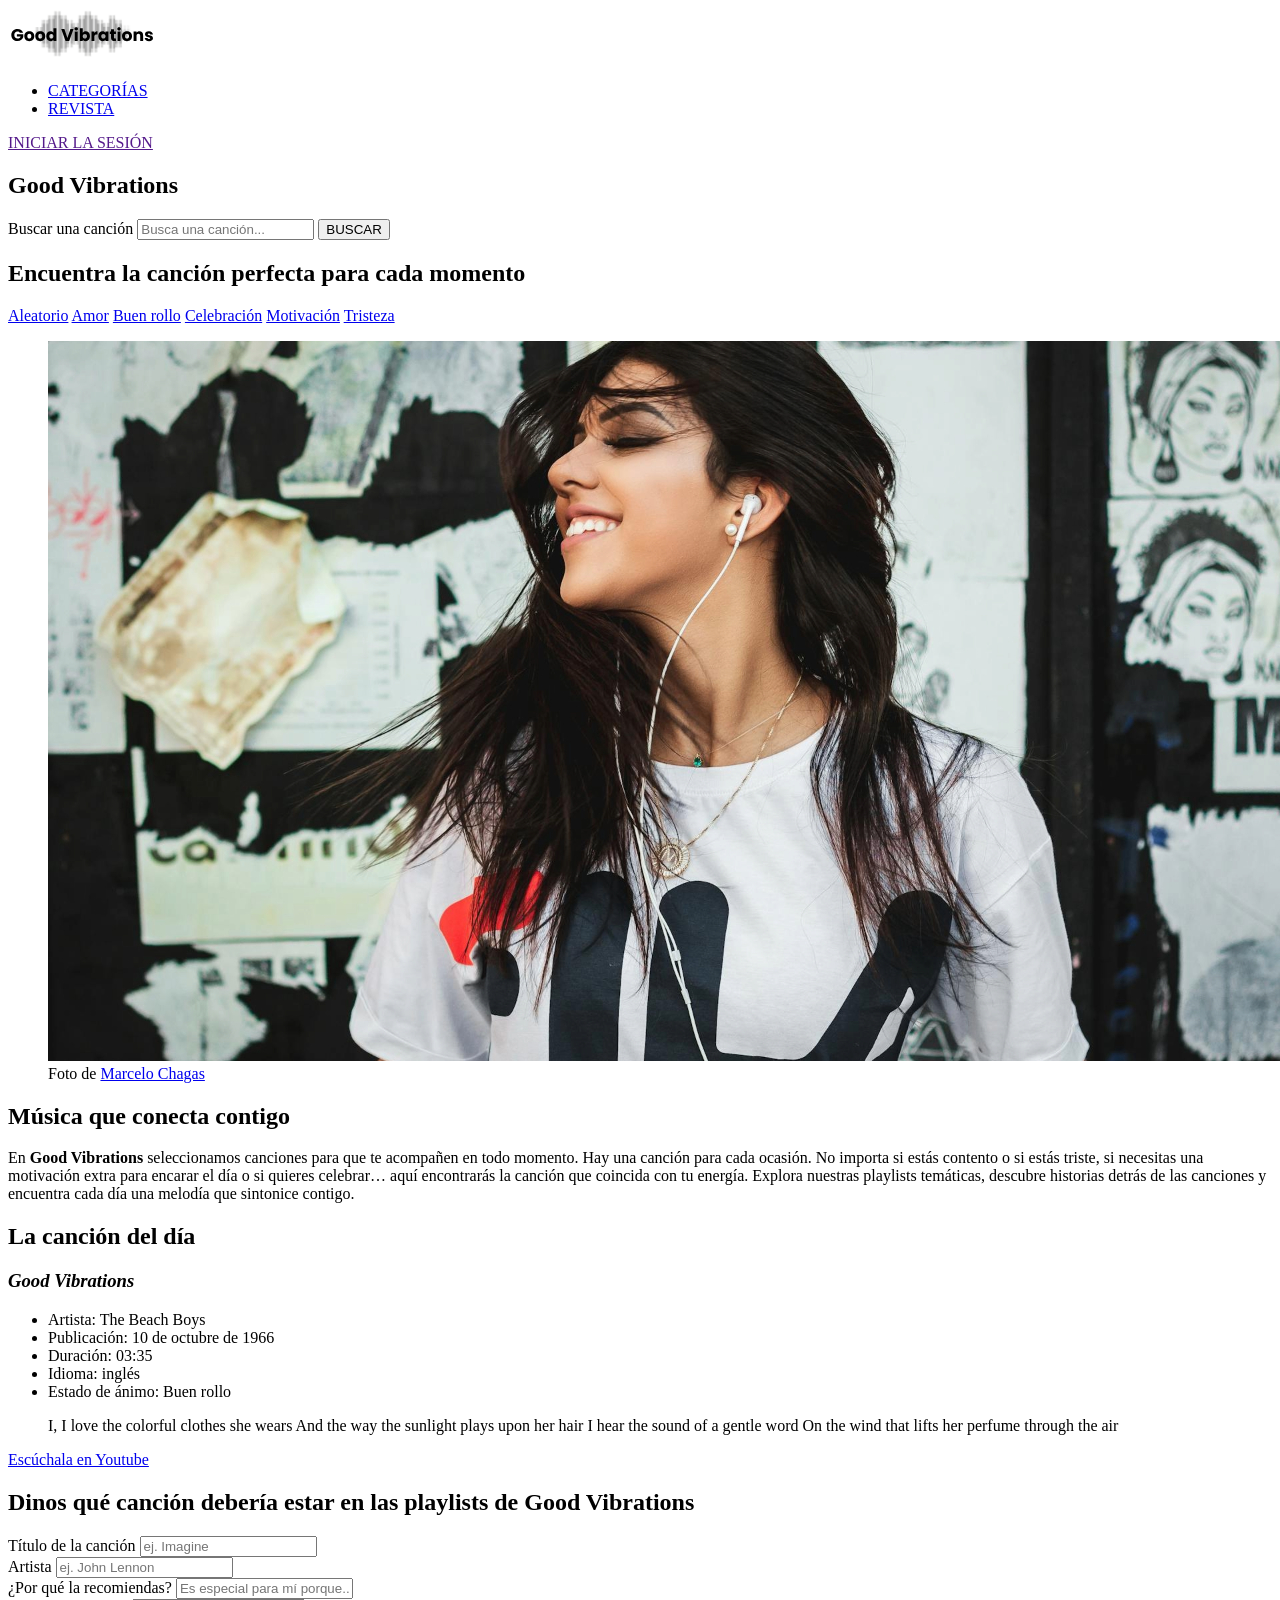
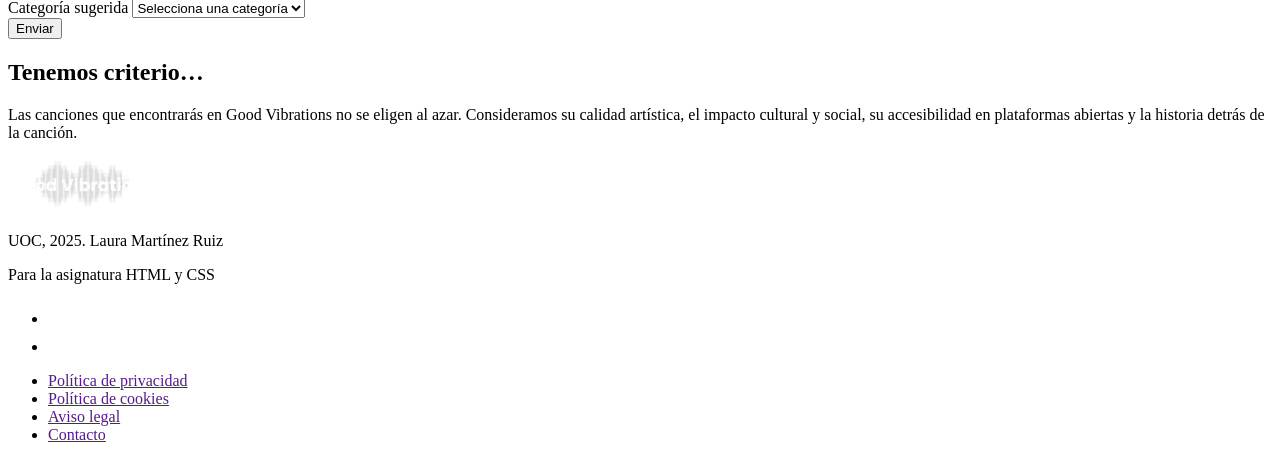
==== index.html @ 0f5716ed "index.html finished con chati. revisar en un futuro con las correcciones de pec1 y 2" ====
<!DOCTYPE html>
<html lang="es-ES">
  <head>
    <meta charset="utf-8">
    <meta name="viewport" content="width=device-width, initial-scale=1.0">
    <link rel="preconnect" href="https://fonts.googleapis.com">
    <link rel="preconnect" href="https://fonts.gstatic.com" crossorigin>
    <link href="https://fonts.googleapis.com/css2?family=Fira+Sans:ital,wght@0,400;0,700;0,900;1,400&family=Poppins:ital,wght@0,400;0,700;1,400;1,700&display=swap" rel="stylesheet">
    <link href="css/styles.css" rel="stylesheet" type="text/css">
    <link rel="icon" href="img/favicon.png" type="image/png">
    <title>Inicio | Good Vibrations</title>
    <meta name="description" content="Se intriduce la página de inicio de Good Vibrations. Es un club de lectores para amantes del cine.">
  </head>

  <body>
  <header>
    <div class="header-main">
      <a href="index.html">
        <img src="img/logo.webp" alt="Good Vibrations Logo">
      </a>
      <nav>
        <ul>
          <li><a href="categorias.html">CATEGORÍAS</a></li>
          <li><a href="revista.html">REVISTA</a></li>
        </ul>
      </nav>
      <a class="login-btn" href="">INICIAR LA SESIÓN</a>
    </div>
  </header>

  <main>
    <section class="hero">
      <h1>Good Vibrations</h1>
      <form class="search-form" action="" method="get">
        <label for="busqueda" class="sr-only">Buscar una canción</label>
        <input type="search" id="busqueda" name="busqueda" placeholder="Busca una canción...">
        <button type="submit">BUSCAR</button>
      </form>
    </section>

    <section class="categorias-inicio">
      <h2>Encuentra la canción perfecta para cada momento</h2>
      <div class="categorias-grid">
        <a href="categorias.html#aleatorio" class="categoria-btn">Aleatorio</a>
        <a href="categorias.html#amor" class="categoria-btn">Amor</a>
        <a href="categorias.html#buen-rollo" class="categoria-btn">Buen rollo</a>
        <a href="categorias.html#celebracion" class="categoria-btn">Celebración</a>
        <a href="categorias.html#motivacion" class="categoria-btn">Motivación</a>
        <a href="categorias.html#tristeza" class="categoria-btn">Tristeza</a>
      </div>
    </section>

    <section class="about">
      <div class="about-img-text">
        <figure>
          <img src="img/about.jpg" alt="Chica escuchando música. Foto de Marcelo Chagas">
          <figcaption>
            Foto de <a href="https://www.pexels.com/es-es/@marcelochagas" target="_blank" rel="noopener">Marcelo Chagas</a>
          </figcaption>
        </figure>
        <div class="about-text">
          <h2>Música que conecta contigo</h2>
          <p>
            En <strong>Good Vibrations</strong> seleccionamos canciones para que te acompañen en todo momento.
            Hay una canción para cada ocasión. No importa si estás contento o si estás triste, si necesitas una motivación
            extra para encarar el día o si quieres celebrar… aquí encontrarás la canción que coincida con tu energía.
            Explora nuestras <span lang="en">playlists</span> temáticas, descubre historias detrás de las canciones y encuentra cada día
            una melodía que sintonice contigo.
          </p>
        </div>
      </div>
    </section>

    <section class="cancion-dia" id="cancion-dia">
      <h2>La canción del día</h2>
      <article class="song-card">
        <h3><em>Good Vibrations</em></h3>
        <ul>
          <li>Artista: The Beach Boys</li>
          <li>Publicación: 10 de octubre de 1966</li>
          <li>Duración: 03:35</li>
          <li>Idioma: inglés</li>
          <li>Estado de ánimo: Buen rollo</li>
        </ul>

        <blockquote>
          <p>
            I, I love the colorful clothes she wears
            And the way the sunlight plays upon her hair
            I hear the sound of a gentle word
            On the wind that lifts her perfume through the air
          </p>
        </blockquote>
        <p>
          <a href="https://www.youtube.com/watch?v=apBWI6xrbLY" target="_blank" rel="noopener">Escúchala en Youtube</a>
        </p>
      </article>
    </section>

    <section class="formulario-recomienda">
      <h2>Dinos qué canción debería estar en las <span lang="en ">playlists</span> de Good Vibrations</h2>
      <form action="" method="post">
        <div>
          <label for="titulo-cancion">Título de la canción</label>
          <input type="text" id="titulo-cancion" name="titulo-cancion" placeholder="ej. Imagine">
        </div>
        <div>
          <label for="artista-cancion">Artista</label>
          <input type="text" id="artista-cancion" name="artista-cancion" placeholder="ej. John Lennon">
        </div>
        <div>
          <label for="razon">¿Por qué la recomiendas?</label>
          <input type="text" id="razon" name="razon" placeholder="Es especial para mí porque...">
        </div>
        <div>
          <label for="categoria-sugerida">Categoría sugerida</label>
          <select id="categoria-sugerida" name="categoria-sugerida">
            <option value="">Selecciona una categoría</option>
            <option value="aleatorio">Aleatorio</option>
            <option value="amor">Amor</option>
            <option value="buen-rollo">Buen rollo</option>
            <option value="celebracion">Celebración</option>
            <option value="motivacion">Motivación</option>
            <option value="tristeza">Tristeza</option>
          </select>
        </div>
        <button type="submit">Enviar</button>
      </form>
    </section>

    <section class="criterio">
      <h2>Tenemos criterio…</h2>
      <p>
        Las canciones que encontrarás en Good Vibrations no se eligen al azar.
        Consideramos su calidad artística, el impacto cultural y social, su
        accesibilidad en plataformas abiertas y la historia detrás de la canción.
      </p>
    </section>
  </main>

  <footer>
    <div class="footer-main">
      <a href="index.html">
        <img src="img/logo-white.webp" alt="Good Vibrations Logo blanco">
      </a>
      <p>UOC, 2025. Laura Martínez Ruiz</p>
      <p>Para la asignatura HTML y CSS</p>
      <nav class="footer-nav">
        <ul>
          <li><a href=""><img src="img/instagram.svg" alt="Instagram"></a></li>
          <li><a href=""><img src="img/youtube.svg" alt="YouTube"></a></li>
        </ul>
        <ul>
          <li><a href="">Política de privacidad</a></li>
          <li><a href="">Política de cookies</a></li>
          <li><a href="">Aviso legal</a></li>
          <li><a href="">Contacto</a></li>
        </ul>
      </nav>
    </div>
  </footer>
</body>
</html>
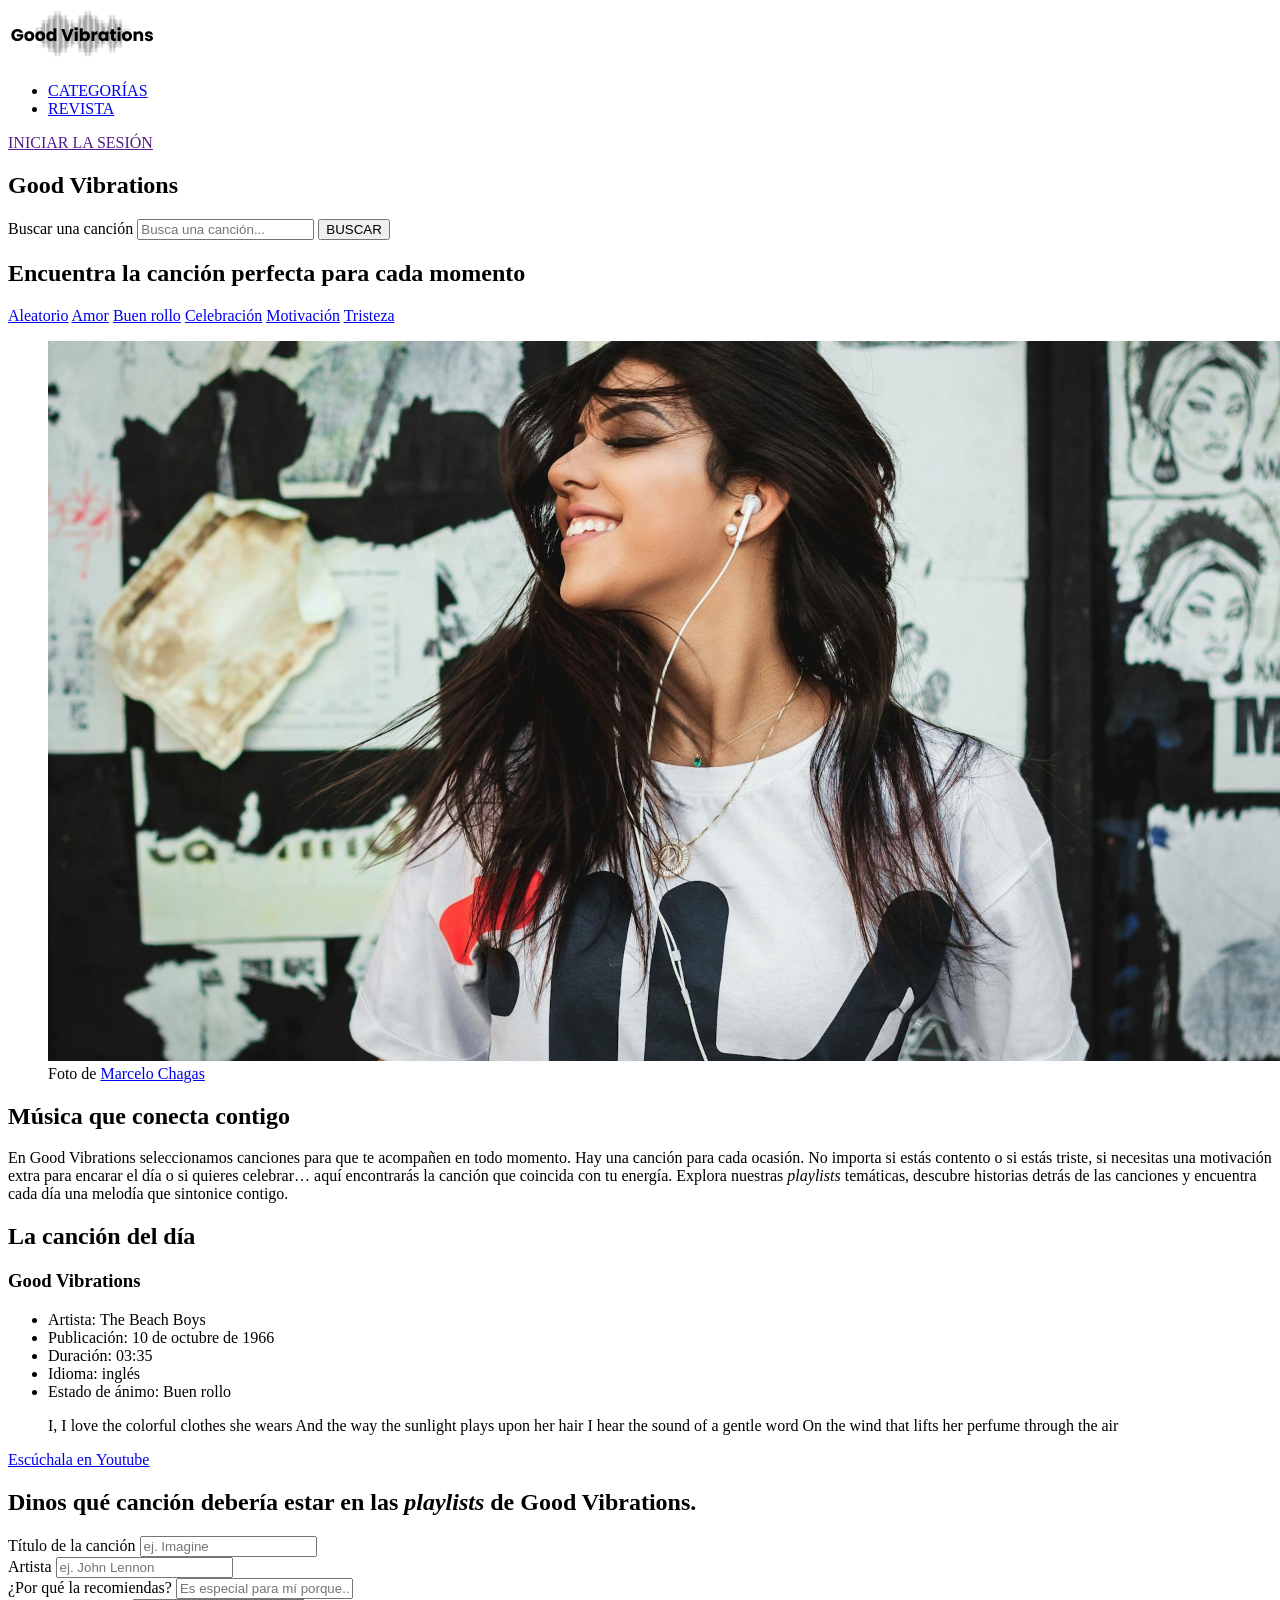
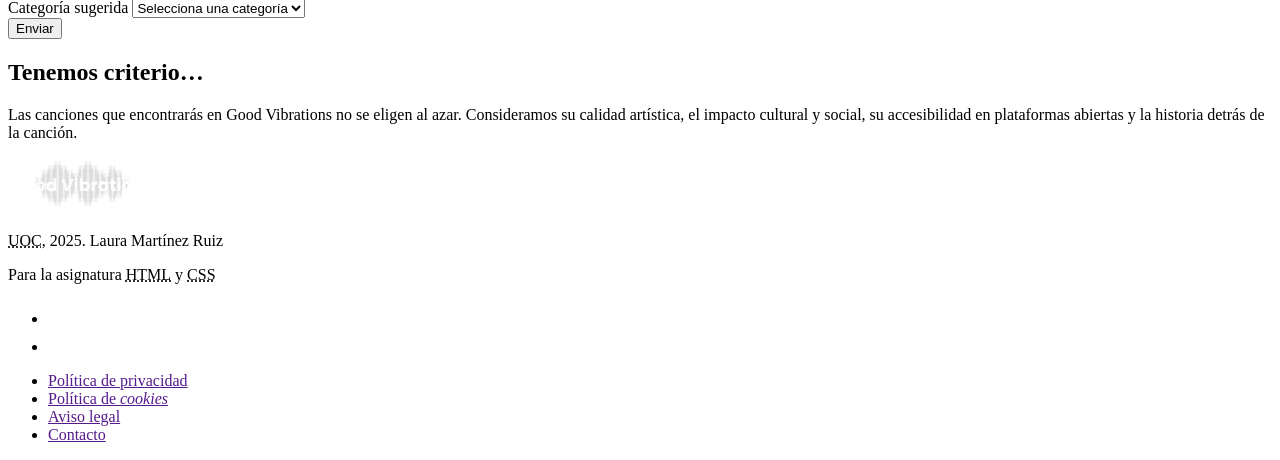
==== commit 6d0b2910: "html todo terminado pasar a css" ====
--- a/index.html
+++ b/index.html
@@ -1,7 +1,7 @@
 <!DOCTYPE html>
-<html lang="es-ES">
+<html lang="es">
   <head>
-    <meta charset="utf-8">
+    <meta charset="UTF-8">
     <meta name="viewport" content="width=device-width, initial-scale=1.0">
     <link rel="preconnect" href="https://fonts.googleapis.com">
     <link rel="preconnect" href="https://fonts.gstatic.com" crossorigin>
@@ -9,155 +9,157 @@
     <link href="css/styles.css" rel="stylesheet" type="text/css">
     <link rel="icon" href="img/favicon.png" type="image/png">
     <title>Inicio | Good Vibrations</title>
-    <meta name="description" content="Se intriduce la página de inicio de Good Vibrations. Es un club de lectores para amantes del cine.">
+    <meta name="description" content="Es la página de entrada del sitio web, con secciones para buscar canciones, acceder a categorías, conocer el proyecto, ver la canción del día y sugerir nuevas canciones. También explica los criterios para seleccionar la música del sitio.">
   </head>
 
   <body>
-  <header>
-    <div class="header-main">
-      <a href="index.html">
-        <img src="img/logo.webp" alt="Good Vibrations Logo">
-      </a>
-      <nav>
-        <ul>
-          <li><a href="categorias.html">CATEGORÍAS</a></li>
-          <li><a href="revista.html">REVISTA</a></li>
-        </ul>
-      </nav>
-      <a class="login-btn" href="">INICIAR LA SESIÓN</a>
-    </div>
-  </header>
+    <header>
+      <div class="header-main">
+        <a href="index.html">
+          <img src="img/logo.webp" alt="Good Vibrations Logo">
+        </a>
+        <nav aria-label="Principal">
+          <ul>
+            <li><a href="categorias.html">CATEGORÍAS</a></li>
+            <li><a href="revista.html">REVISTA</a></li>
+          </ul>
+        </nav>
+        <a class="login-btn" href="">INICIAR LA SESIÓN</a>
+      </div>
+    </header>
 
-  <main>
-    <section class="hero">
-      <h1>Good Vibrations</h1>
-      <form class="search-form" action="" method="get">
-        <label for="busqueda" class="sr-only">Buscar una canción</label>
-        <input type="search" id="busqueda" name="busqueda" placeholder="Busca una canción...">
-        <button type="submit">BUSCAR</button>
-      </form>
-    </section>
+    <main>
+      <section class="hero">
+        <h1 class="bold-gv" lang="en">Good Vibrations</h1>
+        <form class="search-form" action="#" method="get">
+          <label for="busqueda" class="sr-only">Buscar una canción</label>
+          <input type="search" id="busqueda" name="busqueda" placeholder="Busca una canción...">
+          <button type="submit">BUSCAR</button>
+        </form>
+      </section>
 
-    <section class="categorias-inicio">
-      <h2>Encuentra la canción perfecta para cada momento</h2>
-      <div class="categorias-grid">
-        <a href="categorias.html#aleatorio" class="categoria-btn">Aleatorio</a>
-        <a href="categorias.html#amor" class="categoria-btn">Amor</a>
-        <a href="categorias.html#buen-rollo" class="categoria-btn">Buen rollo</a>
-        <a href="categorias.html#celebracion" class="categoria-btn">Celebración</a>
-        <a href="categorias.html#motivacion" class="categoria-btn">Motivación</a>
-        <a href="categorias.html#tristeza" class="categoria-btn">Tristeza</a>
+      <section class="categorias-inicio">
+        <h2>Encuentra la canción perfecta para cada momento</h2>
+        <div class="categorias-grid">
+          <a href="categorias.html#aleatorio" class="categoria-btn">Aleatorio</a>
+          <a href="categorias.html#amor" class="categoria-btn">Amor</a>
+          <a href="categorias.html#buen-rollo" class="categoria-btn">Buen rollo</a>
+          <a href="categorias.html#celebracion" class="categoria-btn">Celebración</a>
+          <a href="categorias.html#motivacion" class="categoria-btn">Motivación</a>
+          <a href="categorias.html#tristeza" class="categoria-btn">Tristeza</a>
+        </div>
+      </section>
+
+      <section class="about">
+        <div class="about-img-text">
+          <figure>
+            <img src="img/about.jpg" alt="Chica escuchando música. Foto de Marcelo Chagas">
+            <figcaption>
+              Foto de <a href="https://www.pexels.com/es-es/@marcelochagas" target="_blank" rel="noopener">Marcelo Chagas</a>
+            </figcaption>
+          </figure>
+          <div class="about-text">
+            <h2>Música que conecta contigo</h2>
+            <p>
+              En <span class="bold-gv" lang="en">Good Vibrations</span> seleccionamos canciones para que te acompañen en todo momento.
+              Hay una canción para cada ocasión. No importa si estás contento o si estás triste, si necesitas una motivación
+              extra para encarar el día o si quieres celebrar… aquí encontrarás la canción que coincida con tu energía.
+              Explora nuestras <i lang="en">playlists</i> temáticas, descubre historias detrás de las canciones y encuentra cada día
+              una melodía que sintonice contigo.
+            </p>
+          </div>
+        </div>
+      </section>
+
+      <section class="cancion-dia" id="cancion-dia">
+        <h2>La canción del día</h2>
+        <article class="song-card">
+          <h3 class="bold-gv" lang="en">Good Vibrations</h3>
+          <ul>
+            <li>Artista: <span lang="en">The Beach Boys</span></li>
+            <li>Publicación: 10 de octubre de 1966</li>
+            <li>Duración: 03:35</li>
+            <li>Idioma: inglés</li>
+            <li>Estado de ánimo: Buen rollo</li>
+          </ul>
+
+          <blockquote lang="en">
+            <p>
+              I, I love the colorful clothes she wears
+              And the way the sunlight plays upon her hair
+              I hear the sound of a gentle word
+              On the wind that lifts her perfume through the air
+            </p>
+          </blockquote>
+          <p>
+            <a href="https://www.youtube.com/watch?v=apBWI6xrbLY" target="_blank" rel="noopener">Escúchala en <span lang="en">Youtube</span></a>
+          </p>
+        </article>
+      </section>
+
+      <section id="formulario-recomienda" class="formulario-recomienda">
+        <h2>Dinos qué canción debería estar en las <i lang="en">playlists</i> de <span class="bold-gv" lang="en">Good Vibrations</span>.</h2>
+        <form action="#" method="post">
+          <div>
+            <label for="titulo-cancion">Título de la canción</label>
+            <input type="text" id="titulo-cancion" name="titulo-cancion" placeholder="ej. Imagine" required>
+          </div>
+          <div>
+            <label for="artista-cancion">Artista</label>
+            <input type="text" id="artista-cancion" name="artista-cancion" placeholder="ej. John Lennon" required>
+          </div>
+          <div>
+            <label for="razon">¿Por qué la recomiendas?</label>
+            <input type="text" id="razon" name="razon" placeholder="Es especial para mí porque..." required>
+          </div>
+          <div>
+            <label for="categoria-sugerida">Categoría sugerida</label>
+            <select id="categoria-sugerida" name="categoria-sugerida" required>
+              <option value="">Selecciona una categoría</option>
+              <option value="aleatorio">Aleatorio</option>
+              <option value="amor">Amor</option>
+              <option value="buen-rollo">Buen rollo</option>
+              <option value="celebracion">Celebración</option>
+              <option value="motivacion">Motivación</option>
+              <option value="tristeza">Tristeza</option>
+            </select>
+          </div>
+          <button type="submit">Enviar</button>
+        </form>
+      </section>
+
+      <section class="criterio">
+        <h2>Tenemos criterio…</h2>
+        <p>
+          Las canciones que encontrarás en <span class="bold-gv" lang="en">Good Vibrations</span> no se eligen al azar.
+          Consideramos su calidad artística, el impacto cultural y social, su
+          accesibilidad en plataformas abiertas y la historia detrás de la canción.
+        </p>
+      </section>
+    </main>
+
+    <footer>
+      <div class="footer-main">
+        <a href="index.html">
+          <img src="img/logo-white.webp" alt="Good Vibrations logo">
+        </a>
+        <p><abbr title="Universitat Oberta de Catalunya" lang="ca">UOC</abbr>, 2025. Laura Martínez Ruiz</p>
+        <p>Para la asignatura <abbr title="HyperText Markup Language" lang="en">HTML</abbr> y <abbr title="Cascading Style Sheets" lang="en">CSS</abbr></p>
+        <nav class="footer-nav" aria-label="Redes sociales">
+          <ul>
+            <li><a href=""><img src="img/instagram.svg" alt="Instagram"></a></li>
+            <li><a href=""><img src="img/youtube.svg" alt="YouTube"></a></li>
+          </ul>
+        </nav>
+        <nav class="footer-nav" aria-label="Legales">
+          <ul>
+            <li><a href="">Política de privacidad</a></li>
+            <li><a href="">Política de <i lang="en">cookies</i></a></li>
+            <li><a href="">Aviso legal</a></li>
+            <li><a href="">Contacto</a></li>
+          </ul>
+        </nav>
       </div>
-    </section>
-
-    <section class="about">
-      <div class="about-img-text">
-        <figure>
-          <img src="img/about.jpg" alt="Chica escuchando música. Foto de Marcelo Chagas">
-          <figcaption>
-            Foto de <a href="https://www.pexels.com/es-es/@marcelochagas" target="_blank" rel="noopener">Marcelo Chagas</a>
-          </figcaption>
-        </figure>
-        <div class="about-text">
-          <h2>Música que conecta contigo</h2>
-          <p>
-            En <strong>Good Vibrations</strong> seleccionamos canciones para que te acompañen en todo momento.
-            Hay una canción para cada ocasión. No importa si estás contento o si estás triste, si necesitas una motivación
-            extra para encarar el día o si quieres celebrar… aquí encontrarás la canción que coincida con tu energía.
-            Explora nuestras <span lang="en">playlists</span> temáticas, descubre historias detrás de las canciones y encuentra cada día
-            una melodía que sintonice contigo.
-          </p>
-        </div>
-      </div>
-    </section>
-
-    <section class="cancion-dia" id="cancion-dia">
-      <h2>La canción del día</h2>
-      <article class="song-card">
-        <h3><em>Good Vibrations</em></h3>
-        <ul>
-          <li>Artista: The Beach Boys</li>
-          <li>Publicación: 10 de octubre de 1966</li>
-          <li>Duración: 03:35</li>
-          <li>Idioma: inglés</li>
-          <li>Estado de ánimo: Buen rollo</li>
-        </ul>
-
-        <blockquote>
-          <p>
-            I, I love the colorful clothes she wears
-            And the way the sunlight plays upon her hair
-            I hear the sound of a gentle word
-            On the wind that lifts her perfume through the air
-          </p>
-        </blockquote>
-        <p>
-          <a href="https://www.youtube.com/watch?v=apBWI6xrbLY" target="_blank" rel="noopener">Escúchala en Youtube</a>
-        </p>
-      </article>
-    </section>
-
-    <section class="formulario-recomienda">
-      <h2>Dinos qué canción debería estar en las <span lang="en ">playlists</span> de Good Vibrations</h2>
-      <form action="" method="post">
-        <div>
-          <label for="titulo-cancion">Título de la canción</label>
-          <input type="text" id="titulo-cancion" name="titulo-cancion" placeholder="ej. Imagine">
-        </div>
-        <div>
-          <label for="artista-cancion">Artista</label>
-          <input type="text" id="artista-cancion" name="artista-cancion" placeholder="ej. John Lennon">
-        </div>
-        <div>
-          <label for="razon">¿Por qué la recomiendas?</label>
-          <input type="text" id="razon" name="razon" placeholder="Es especial para mí porque...">
-        </div>
-        <div>
-          <label for="categoria-sugerida">Categoría sugerida</label>
-          <select id="categoria-sugerida" name="categoria-sugerida">
-            <option value="">Selecciona una categoría</option>
-            <option value="aleatorio">Aleatorio</option>
-            <option value="amor">Amor</option>
-            <option value="buen-rollo">Buen rollo</option>
-            <option value="celebracion">Celebración</option>
-            <option value="motivacion">Motivación</option>
-            <option value="tristeza">Tristeza</option>
-          </select>
-        </div>
-        <button type="submit">Enviar</button>
-      </form>
-    </section>
-
-    <section class="criterio">
-      <h2>Tenemos criterio…</h2>
-      <p>
-        Las canciones que encontrarás en Good Vibrations no se eligen al azar.
-        Consideramos su calidad artística, el impacto cultural y social, su
-        accesibilidad en plataformas abiertas y la historia detrás de la canción.
-      </p>
-    </section>
-  </main>
-
-  <footer>
-    <div class="footer-main">
-      <a href="index.html">
-        <img src="img/logo-white.webp" alt="Good Vibrations Logo blanco">
-      </a>
-      <p>UOC, 2025. Laura Martínez Ruiz</p>
-      <p>Para la asignatura HTML y CSS</p>
-      <nav class="footer-nav">
-        <ul>
-          <li><a href=""><img src="img/instagram.svg" alt="Instagram"></a></li>
-          <li><a href=""><img src="img/youtube.svg" alt="YouTube"></a></li>
-        </ul>
-        <ul>
-          <li><a href="">Política de privacidad</a></li>
-          <li><a href="">Política de cookies</a></li>
-          <li><a href="">Aviso legal</a></li>
-          <li><a href="">Contacto</a></li>
-        </ul>
-      </nav>
-    </div>
-  </footer>
-</body>
+    </footer>
+  </body>
 </html>
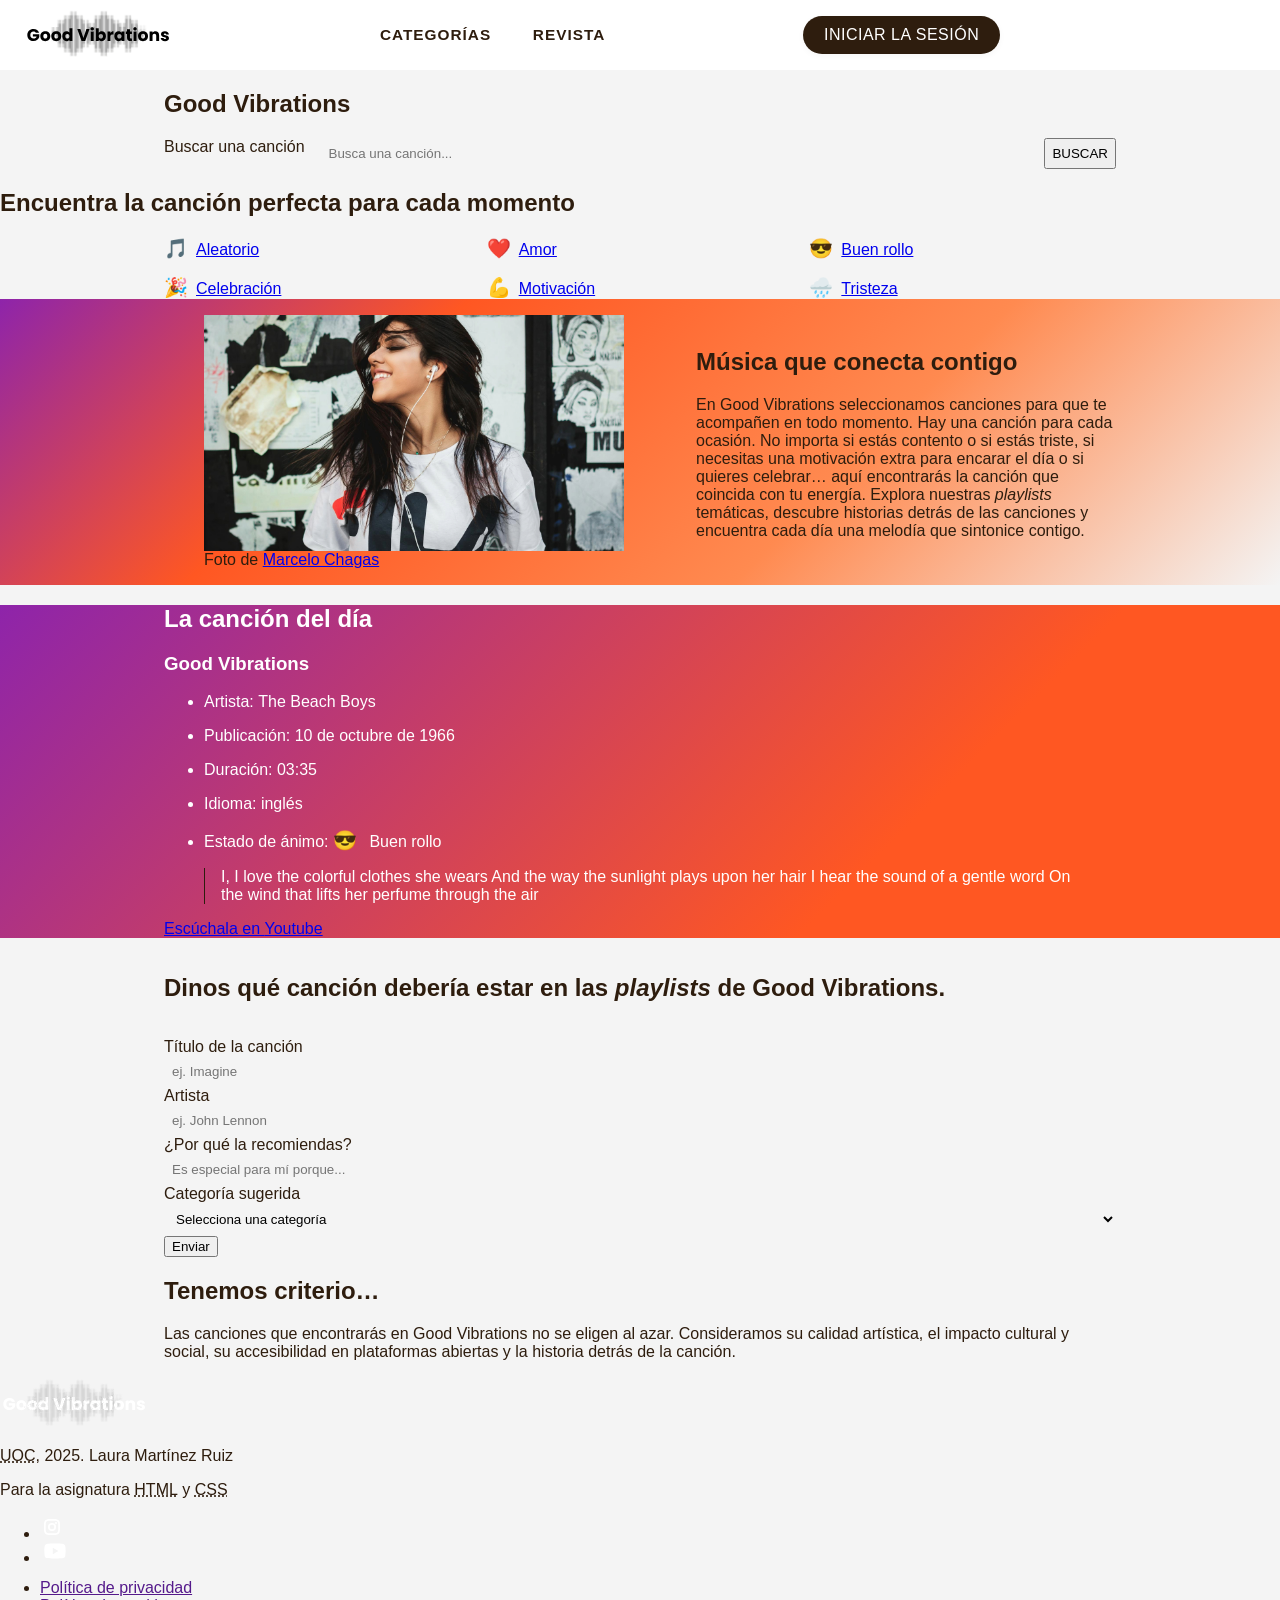
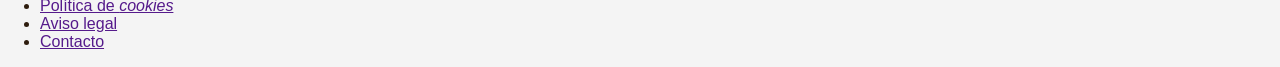
==== commit f13a2cd1: "css" ====
--- a/index.html
+++ b/index.html
@@ -5,16 +5,16 @@
     <meta name="viewport" content="width=device-width, initial-scale=1.0">
     <link rel="preconnect" href="https://fonts.googleapis.com">
     <link rel="preconnect" href="https://fonts.gstatic.com" crossorigin>
-    <link href="https://fonts.googleapis.com/css2?family=Fira+Sans:ital,wght@0,400;0,700;0,900;1,400&family=Poppins:ital,wght@0,400;0,700;1,400;1,700&display=swap" rel="stylesheet">
-    <link href="css/styles.css" rel="stylesheet" type="text/css">
+    <link href="https://fonts.googleapis.com/css2?family=Poppins:ital,wght@0,400;0,700;1,400;1,700&display=swap" rel="stylesheet">
+    <link rel="stylesheet" href="css/styles.css">
     <link rel="icon" href="img/favicon.png" type="image/png">
     <title>Inicio | Good Vibrations</title>
     <meta name="description" content="Es la página de entrada del sitio web, con secciones para buscar canciones, acceder a categorías, conocer el proyecto, ver la canción del día y sugerir nuevas canciones. También explica los criterios para seleccionar la música del sitio.">
   </head>
 
   <body>
-    <header>
-      <div class="header-main">
+    <header class="header-i">
+      <div class="div-header-i">
         <a href="index.html">
           <img src="img/logo.webp" alt="Good Vibrations Logo">
         </a>
@@ -24,41 +24,43 @@
             <li><a href="revista.html">REVISTA</a></li>
           </ul>
         </nav>
-        <a class="login-btn" href="">INICIAR LA SESIÓN</a>
+        <a class="login-header" href="">INICIAR LA SESIÓN</a>
       </div>
     </header>
 
     <main>
-      <section class="hero">
-        <h1 class="bold-gv" lang="en">Good Vibrations</h1>
-        <form class="search-form" action="#" method="get">
-          <label for="busqueda" class="sr-only">Buscar una canción</label>
-          <input type="search" id="busqueda" name="busqueda" placeholder="Busca una canción...">
-          <button type="submit">BUSCAR</button>
-        </form>
-      </section>
-
-      <section class="categorias-inicio">
-        <h2>Encuentra la canción perfecta para cada momento</h2>
-        <div class="categorias-grid">
-          <a href="categorias.html#aleatorio" class="categoria-btn">Aleatorio</a>
-          <a href="categorias.html#amor" class="categoria-btn">Amor</a>
-          <a href="categorias.html#buen-rollo" class="categoria-btn">Buen rollo</a>
-          <a href="categorias.html#celebracion" class="categoria-btn">Celebración</a>
-          <a href="categorias.html#motivacion" class="categoria-btn">Motivación</a>
-          <a href="categorias.html#tristeza" class="categoria-btn">Tristeza</a>
+      <section class="busqueda seccion-fondo">
+        <div class="cont-limitado">
+          <h1 class="bold-gv" lang="en">Good Vibrations</h1>
+          <form class="busqueda-form" action="#" method="get">
+            <label for="busqueda" class="caja-busqueda">Buscar una canción</label>
+            <input type="search" id="busqueda" name="busqueda" placeholder="Busca una canción...">
+            <button type="submit">BUSCAR</button>
+          </form>
         </div>
       </section>
 
-      <section class="about">
-        <div class="about-img-text">
+      <section class="categorias-index">
+        <h2>Encuentra la canción perfecta para cada momento</h2>
+        <div class="categorias-grid-i cont-limitado">
+          <a href="categorias.html#aleatorio" class="categoria-i aleatorio">Aleatorio</a>
+          <a href="categorias.html#amor" class="categoria-i amor">Amor</a>
+          <a href="categorias.html#buen-rollo" class="categoria-i buen-rollo">Buen rollo</a>
+          <a href="categorias.html#celebracion" class="categoria-i celebracion">Celebración</a>
+          <a href="categorias.html#motivacion" class="categoria-i motivacion">Motivación</a>
+          <a href="categorias.html#tristeza" class="categoria-i tristeza">Tristeza</a>
+        </div>
+      </section>
+
+      <section class="conecta-i fondo-gradiente-i">
+        <div class="div-conecta-i cont-limitado">
           <figure>
             <img src="img/about.jpg" alt="Chica escuchando música. Foto de Marcelo Chagas">
             <figcaption>
               Foto de <a href="https://www.pexels.com/es-es/@marcelochagas" target="_blank" rel="noopener">Marcelo Chagas</a>
             </figcaption>
           </figure>
-          <div class="about-text">
+          <div class="div-texto-conecta-i">
             <h2>Música que conecta contigo</h2>
             <p>
               En <span class="bold-gv" lang="en">Good Vibrations</span> seleccionamos canciones para que te acompañen en todo momento.
@@ -71,33 +73,35 @@
         </div>
       </section>
 
-      <section class="cancion-dia" id="cancion-dia">
-        <h2>La canción del día</h2>
-        <article class="song-card">
-          <h3 class="bold-gv" lang="en">Good Vibrations</h3>
-          <ul>
-            <li>Artista: <span lang="en">The Beach Boys</span></li>
-            <li>Publicación: 10 de octubre de 1966</li>
-            <li>Duración: 03:35</li>
-            <li>Idioma: inglés</li>
-            <li>Estado de ánimo: Buen rollo</li>
-          </ul>
+      <section class="cancion-dia-i fondo-morado-i" id="cancion-dia">
+        <div class="cont-limitado">
+          <h2>La canción del día</h2>
+          <article class="art-cancion-dia-i">
+            <h3 class="bold-gv" lang="en">Good Vibrations</h3>
+            <ul>
+              <li>Artista: <span lang="en">The Beach Boys</span></li>
+              <li>Publicación: 10 de octubre de 1966</li>
+              <li>Duración: 03:35</li>
+              <li>Idioma: inglés</li>
+              <li>Estado de ánimo: <span class="emoji buen-rollo"></span> Buen rollo</li>
+            </ul>
 
-          <blockquote lang="en">
+            <blockquote lang="en">
+              <p>
+                I, I love the colorful clothes she wears
+                And the way the sunlight plays upon her hair
+                I hear the sound of a gentle word
+                On the wind that lifts her perfume through the air
+              </p>
+            </blockquote>
             <p>
-              I, I love the colorful clothes she wears
-              And the way the sunlight plays upon her hair
-              I hear the sound of a gentle word
-              On the wind that lifts her perfume through the air
+              <a href="https://www.youtube.com/watch?v=apBWI6xrbLY" target="_blank" rel="noopener">Escúchala en <span lang="en">Youtube</span></a>
             </p>
-          </blockquote>
-          <p>
-            <a href="https://www.youtube.com/watch?v=apBWI6xrbLY" target="_blank" rel="noopener">Escúchala en <span lang="en">Youtube</span></a>
-          </p>
-        </article>
+          </article>
+        </div>
       </section>
 
-      <section id="formulario-recomienda" class="formulario-recomienda">
+      <section id="formulario-i" class="formulario-i cont-limitado">
         <h2>Dinos qué canción debería estar en las <i lang="en">playlists</i> de <span class="bold-gv" lang="en">Good Vibrations</span>.</h2>
         <form action="#" method="post">
           <div>
@@ -109,8 +113,8 @@
             <input type="text" id="artista-cancion" name="artista-cancion" placeholder="ej. John Lennon" required>
           </div>
           <div>
-            <label for="razon">¿Por qué la recomiendas?</label>
-            <input type="text" id="razon" name="razon" placeholder="Es especial para mí porque..." required>
+            <label for="recomendar">¿Por qué la recomiendas?</label>
+            <input type="text" id="recomendar" name="recomendar" placeholder="Es especial para mí porque..." required>
           </div>
           <div>
             <label for="categoria-sugerida">Categoría sugerida</label>
@@ -128,7 +132,7 @@
         </form>
       </section>
 
-      <section class="criterio">
+      <section class="criterio-i fondo-grisclaro-i cont-limitado">
         <h2>Tenemos criterio…</h2>
         <p>
           Las canciones que encontrarás en <span class="bold-gv" lang="en">Good Vibrations</span> no se eligen al azar.
@@ -139,7 +143,7 @@
     </main>
 
     <footer>
-      <div class="footer-main">
+      <div class="footer">
         <a href="index.html">
           <img src="img/logo-white.webp" alt="Good Vibrations logo">
         </a>
--- a/css/styles.css
+++ b/css/styles.css
@@ -0,0 +1,246 @@
+:root {
+  --gris-claro: rgb(244, 244, 244);
+  --casi-negro: rgb(46, 29, 14);
+  --naranja: rgb(255, 87, 34);
+  --naranja-sutil: rgb(255, 138, 80);
+  --morado: rgb(142, 36, 170);
+  --blanco: rgb(255, 255, 255);
+  --font: 'Poppins', sans-serif;
+  --max-width: 1000px;
+  --padding-lateral: 1.5rem;
+  --sombra-form-focus: 0 0 15px var(--blanco);
+}
+
+/***** GENERAL *****/
+html, body {
+  margin: 0;
+  font-family: var(--font);
+  background-color: var(--gris-claro);
+  color: var(--casi-negro);
+  max-width: 100vw;
+  overflow-x: hidden;
+}
+
+img {
+  max-width: 100%;
+  height: auto;
+  display: block;
+}
+
+.cont-limitado,
+.div-conecta-i,
+.categorias-grid-i {
+  box-sizing: border-box;
+  width: 100%;
+  max-width: var(--max-width);
+  margin: auto;
+  padding: 0 var(--padding-lateral);
+}
+
+/***** HEADER *****/
+.header-i {
+  background: var(--blanco);
+  padding: 0.5rem 0;
+  width: 100%;
+}
+
+.div-header-i {
+  display: flex;
+  align-items: center;
+  justify-content: space-between;
+  max-width: var(--max-width);
+  margin-left: 0;
+  margin-right: auto;
+  padding: 0 var(--padding-lateral);
+  gap: 1.5rem;
+}
+
+.div-header-i > a {
+  display: flex;
+  align-items: center;
+  margin-right: 1.5rem;
+}
+
+.logo-header {
+  display: block;
+  max-height: 40px;
+  margin-left: 0;
+}
+
+/* Nav centrado, letra más pequeña */
+.div-header-i nav {
+  flex: 1;
+  display: flex;
+  justify-content: center;
+}
+
+.div-header-i nav ul {
+  display: flex;
+  gap: 2rem;
+  list-style: none;
+  padding: 0;
+  margin: 0;
+}
+
+.div-header-i nav a {
+  text-decoration: none;
+  color: var(--casi-negro);
+  font-weight: 700;
+  font-size: 0.96rem;
+  letter-spacing: 1px;
+  padding: 0.5rem 0.3rem;
+  transition: color 0.2s;
+  text-transform: uppercase;
+  display: flex;
+  align-items: center;
+}
+
+/* Botón iniciar sesión: font-weight 400, SIEMPRE blanco */
+.login-header {
+  background: var(--casi-negro);
+  color: var(--blanco) !important;
+  padding: 0.6rem 1.3rem;
+  border-radius: 2rem;
+  font-weight: 400;
+  text-decoration: none;
+  font-size: 1rem;
+  transition: background 0.2s, color 0.2s;
+  margin-left: 1rem;
+  box-shadow: 0 2px 6px 0 rgba(0,0,0,0.04);
+  letter-spacing: 0.5px;
+  text-align: center;
+  white-space: nowrap;
+  border: none;
+  outline: none;
+  display: flex;
+  align-items: center;
+  justify-content: center;
+}
+
+.login-header:hover {
+  background: var(--naranja-sutil);
+  color: var(--blanco) !important;
+}
+
+/***** INDEX.HTML *****/
+.fondo-gradiente-i {
+  background: linear-gradient(135deg, var(--morado) 0%, var(--naranja) 30%, var(--naranja-sutil) 65%, var(--gris-claro) 100%);
+}
+
+.fondo-morado-i {
+  background: linear-gradient(135deg, var(--morado) 0%, var(--naranja) 70%);
+  color: var(--blanco);
+}
+
+.fondo-grisclaro-i {
+  background-color: var(--gris-claro);
+}
+
+/***** HEADER, FORMS Y BLOQUES *****/
+.busqueda-form,
+.formulario-i,
+.art-cancion-dia-i ul {
+  display: flex;
+  flex-direction: column;
+  gap: 1rem;
+}
+
+/***** FORMULARIOS E INPUTS *****/
+input,
+select {
+  width: 100%;
+  padding: 0.5rem;
+  background-color: var(--gris-claro);
+  border: none;
+}
+
+input:focus,
+select:focus {
+  outline: none;
+  box-shadow: var(--sombra-form-focus);
+}
+
+/***** BLOQUES, QUOTES Y LISTAS *****/
+blockquote {
+  border-left: 1px solid var(--casi-negro);
+  padding-left: 1rem;
+}
+
+.categoria-i::before,
+.emoji.buen-rollo::before {
+  display: inline-block;
+  margin-right: 0.5rem;
+  font-size: 1.2em;
+}
+
+.categoria-i.aleatorio::before { content: "🎵"; }
+.categoria-i.amor::before { content: "❤️"; }
+.categoria-i.buen-rollo::before { content: "😎"; }
+.categoria-i.celebracion::before { content: "🎉"; }
+.categoria-i.motivacion::before { content: "💪"; }
+.categoria-i.tristeza::before { content: "🌧️"; }
+.emoji.buen-rollo::before { content: "😎"; }
+
+/***** CATEGORÍAS (GRID RESPONSIVE) *****/
+.categorias-grid-i {
+  display: grid;
+  grid-template-columns: 1fr;
+  gap: 1rem;
+}
+
+@media (min-width: 600px) {
+  .div-header-i {
+    flex-direction: row;
+    justify-content: space-between;
+    align-items: center;
+    padding: 0 var(--padding-lateral);
+    gap: 1.5rem;
+  }
+  .categorias-grid-i {
+    grid-template-columns: repeat(2, 1fr);
+  }
+}
+
+@media (max-width: 800px) {
+  .div-header-i {
+    flex-direction: column;
+    align-items: stretch;
+    gap: 0.5rem;
+    padding: 0 0.5rem;
+  }
+  .div-header-i nav {
+    order: 3;
+    justify-content: center;
+    margin: 0.2rem 0;
+  }
+  .login-header {
+    align-self: flex-end;
+    margin-left: 0;
+    margin-bottom: 0.4rem;
+  }
+}
+
+@media (min-width: 900px) {
+  .div-conecta-i {
+    display: flex;
+    gap: 2rem;
+    align-items: center;
+    min-width: 0;
+  }
+  .div-conecta-i > * {
+    flex: 1;
+    min-width: 0;
+  }
+  .busqueda-form {
+    flex-direction: row;
+  }
+  .busqueda-form input {
+    flex: 1;
+  }
+  .busqueda-form button {
+    flex-shrink: 0;
+  }
+  .categorias-grid-i {
+    grid-template-columns: repeat(3, 1fr);
+  }
+}
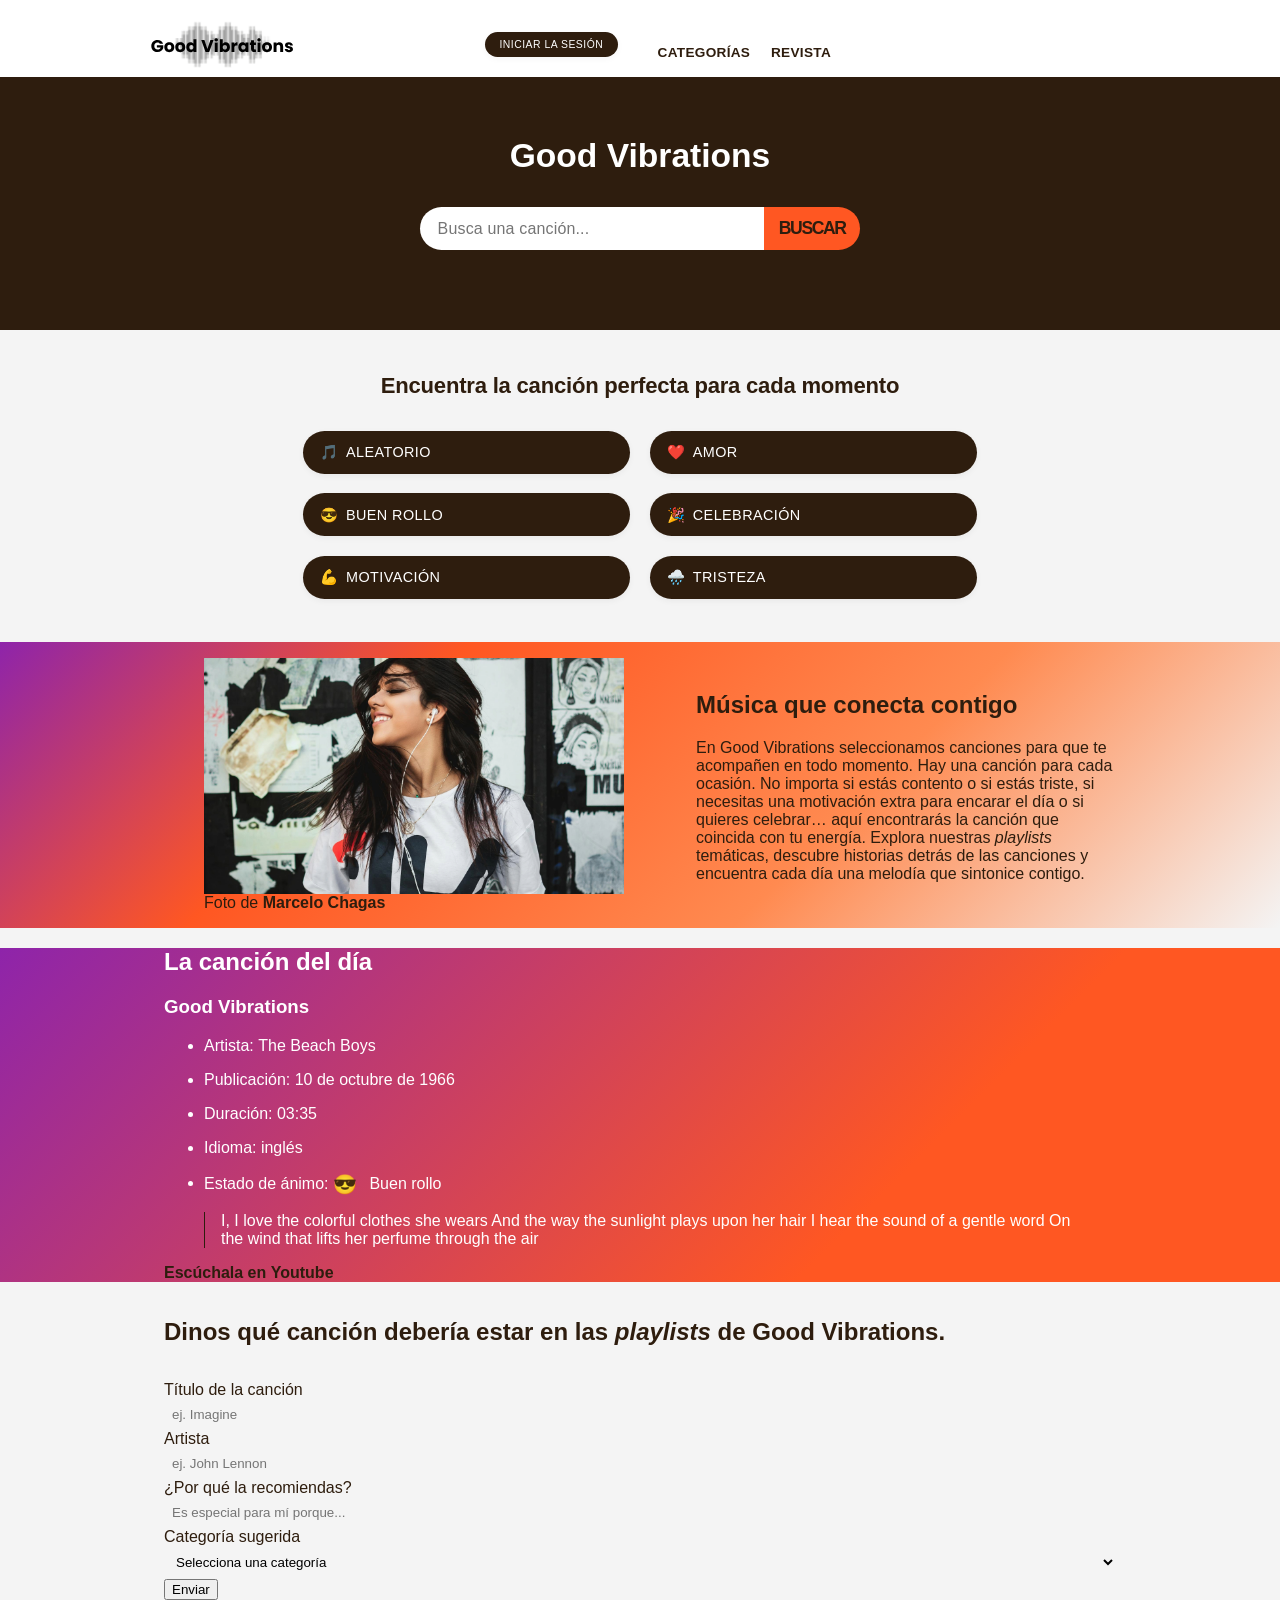
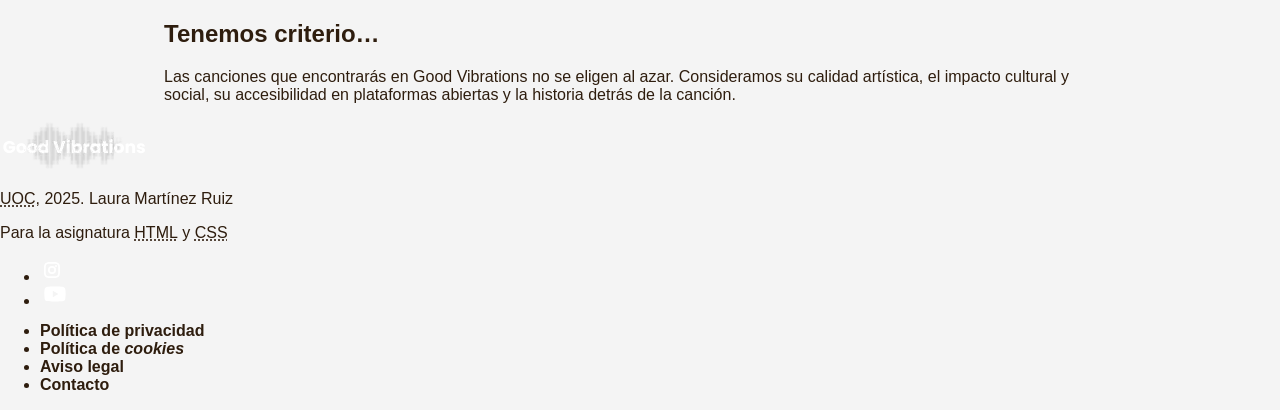
==== commit da94fbcb: "vamovamo" ====
--- a/index.html
+++ b/index.html
@@ -15,18 +15,21 @@
   <body>
     <header class="header-i">
       <div class="div-header-i">
-        <a href="index.html">
-          <img src="img/logo.webp" alt="Good Vibrations Logo">
-        </a>
+        <div class="div-header-top-i">
+          <a href="index.html" class="logo-header">
+            <img src="img/logo.webp" alt="Good Vibrations Logo">
+          </a>
+          <a class="login-header" href="">INICIAR LA SESIÓN</a>
+        </div>
         <nav aria-label="Principal">
           <ul>
             <li><a href="categorias.html">CATEGORÍAS</a></li>
             <li><a href="revista.html">REVISTA</a></li>
           </ul>
         </nav>
-        <a class="login-header" href="">INICIAR LA SESIÓN</a>
       </div>
     </header>
+
 
     <main>
       <section class="busqueda seccion-fondo">
@@ -42,7 +45,7 @@
 
       <section class="categorias-index">
         <h2>Encuentra la canción perfecta para cada momento</h2>
-        <div class="categorias-grid-i cont-limitado">
+        <div class="categorias-grid-i">
           <a href="categorias.html#aleatorio" class="categoria-i aleatorio">Aleatorio</a>
           <a href="categorias.html#amor" class="categoria-i amor">Amor</a>
           <a href="categorias.html#buen-rollo" class="categoria-i buen-rollo">Buen rollo</a>
--- a/css/styles.css
+++ b/css/styles.css
@@ -11,6 +11,7 @@
   --sombra-form-focus: 0 0 15px var(--blanco);
 }
 
+
 /***** GENERAL *****/
 html, body {
   margin: 0;
@@ -28,8 +29,7 @@
 }
 
 .cont-limitado,
-.div-conecta-i,
-.categorias-grid-i {
+.div-conecta-i {
   box-sizing: border-box;
   width: 100%;
   max-width: var(--max-width);
@@ -37,81 +37,63 @@
   padding: 0 var(--padding-lateral);
 }
 
+a {
+  color: var(--casi-negro);
+  text-decoration: none;
+  font-weight: 700;
+}
+a:hover {
+  color: var(--naranja-sutil);
+}
+
+
 /***** HEADER *****/
 .header-i {
   background: var(--blanco);
-  padding: 0.5rem 0;
+  padding: 1.2rem 0 0.5rem 0;
   width: 100%;
 }
 
 .div-header-i {
   display: flex;
+  flex-direction: column;
+  align-items: center;
+  max-width: var(--max-width);
+  margin: auto;
+  padding: 0 var(--padding-lateral);
+  gap: 1.1rem;
+}
+
+.div-header-top-i {
+  display: flex;
+  width: 100%;
   align-items: center;
   justify-content: space-between;
-  max-width: var(--max-width);
-  margin-left: 0;
-  margin-right: auto;
-  padding: 0 var(--padding-lateral);
-  gap: 1.5rem;
-}
-
-.div-header-i > a {
-  display: flex;
-  align-items: center;
-  margin-right: 1.5rem;
 }
 
 .logo-header {
   display: block;
-  max-height: 40px;
-  margin-left: 0;
-}
-
-/* Nav centrado, letra más pequeña */
-.div-header-i nav {
-  flex: 1;
-  display: flex;
-  justify-content: center;
-}
-
-.div-header-i nav ul {
-  display: flex;
-  gap: 2rem;
-  list-style: none;
-  padding: 0;
+  max-height: 50px;  /* más pequeño para móvil */
   margin: 0;
 }
 
-.div-header-i nav a {
-  text-decoration: none;
-  color: var(--casi-negro);
-  font-weight: 700;
-  font-size: 0.96rem;
-  letter-spacing: 1px;
-  padding: 0.5rem 0.3rem;
-  transition: color 0.2s;
-  text-transform: uppercase;
-  display: flex;
-  align-items: center;
-}
-
-/* Botón iniciar sesión: font-weight 400, SIEMPRE blanco */
 .login-header {
   background: var(--casi-negro);
   color: var(--blanco) !important;
-  padding: 0.6rem 1.3rem;
+  padding: 0.45rem 0.9rem;    /* MÁS PEQUEÑO */
   border-radius: 2rem;
   font-weight: 400;
+  font-size: 0.65rem;
   text-decoration: none;
-  font-size: 1rem;
-  transition: background 0.2s, color 0.2s;
-  margin-left: 1rem;
-  box-shadow: 0 2px 6px 0 rgba(0,0,0,0.04);
   letter-spacing: 0.5px;
+  margin: 0;
+  margin-right: 0.4rem;
   text-align: center;
   white-space: nowrap;
   border: none;
   outline: none;
+  transition: background 0.2s, color 0.2s;
+  box-shadow: 0 2px 6px 0 rgba(0,0,0,0.04);
   display: flex;
   align-items: center;
   justify-content: center;
@@ -122,6 +104,35 @@
   color: var(--blanco) !important;
 }
 
+.div-header-i nav {
+  width: 100%;
+  display: flex;
+  justify-content: flex-start;
+  margin: 0;
+}
+
+.div-header-i nav ul {
+  display: flex;
+  gap: 1.1rem;
+  list-style: none;
+  padding: 0;
+  margin: 0;
+}
+
+.div-header-i nav a {
+  color: var(--casi-negro);
+  font-size: 0.85rem;
+  font-weight: 700;
+  letter-spacing: 0.3px;
+  text-transform: uppercase;
+  text-decoration: none;
+  padding: 0 0.1rem;  
+  word-spacing: -0.1em;
+  transition: color 0.2s;
+  display: flex;
+  align-items: center;
+}
+
 /***** INDEX.HTML *****/
 .fondo-gradiente-i {
   background: linear-gradient(135deg, var(--morado) 0%, var(--naranja) 30%, var(--naranja-sutil) 65%, var(--gris-claro) 100%);
@@ -136,7 +147,6 @@
   background-color: var(--gris-claro);
 }
 
-/***** HEADER, FORMS Y BLOQUES *****/
 .busqueda-form,
 .formulario-i,
 .art-cancion-dia-i ul {
@@ -144,6 +154,141 @@
   flex-direction: column;
   gap: 1rem;
 }
+
+.busqueda.seccion-fondo {
+  background: var(--casi-negro);
+  padding: 2rem 0 5rem 0;  
+}
+
+.busqueda .cont-limitado {
+  max-width: 600px;
+  margin: auto;
+  padding: 0 1.2rem;
+  display: flex;
+  flex-direction: column;
+  align-items: center;
+}
+
+.busqueda .bold-gv,
+.busqueda h1 {
+  color: var(--blanco);
+  font-size: 2.1rem;
+  text-align: center;
+  margin-bottom: 2rem;
+  font-weight: 700;
+}
+
+.busqueda-form {
+  width: 100%;
+  max-width: 440px;             
+  margin: 0 auto;
+  display: flex;
+  flex-direction: row;
+  align-items: stretch;
+  gap: 0;
+}
+
+.busqueda-form label {
+  display: none;
+}
+
+.busqueda-form input[type="search"] {
+  padding: 0.74rem 1.1rem;
+  border-radius: 1rem 0 0 1rem;  
+  border: none;
+  font-size: 1rem;                
+  outline: none;
+  background: var(--blanco);
+  color: var(--casi-negro);
+  flex: 1 1 0%;
+  min-width: 0;
+  letter-spacing: 0.01em;
+}
+
+.busqueda-form button {
+  padding: 0.7rem 0.9rem;
+  border-radius: 0 1rem 1rem 0;
+  border: none;
+  background: var(--naranja);
+  color: var(--casi-negro);           
+  font-size: 1.1rem;                 
+  font-weight: 700;
+  cursor: pointer;
+  transition: background 0.2s;
+  letter-spacing: -0.08em;
+  flex: 0 0 auto;
+  min-width: 75px;                    
+}
+
+.busqueda-form button:hover {
+  background: var(--naranja-sutil);
+  color: var(--casi-negro);
+}
+
+.categorias-index {
+  background: var(--gris-claro);
+  padding: 1.5rem 0 2.7rem 0;
+}
+
+.categorias-index h2 {
+  text-align: center;
+  font-size: 1.38rem;
+  font-weight: 700;
+  color: var(--casi-negro);
+  margin-bottom: 2rem;
+  letter-spacing: -0.01em;
+}
+
+.categorias-grid-i {
+  box-sizing: border-box;
+  display: grid;
+  grid-template-columns: 1fr;
+  gap: 1.2rem;
+  width: 100%;
+  max-width: 700px;
+  margin: auto;
+  padding: 0 0.8rem;
+}
+
+.categoria-i {
+  display: block;
+  background: var(--casi-negro);
+  color: var(--blanco);
+  border-radius: 2.4rem;              /* Muy redondeado */
+  padding: 0.85rem 1.2rem 0.85rem 2.7rem; /* Top-right-bottom-left */
+  text-align: left;
+  text-transform: uppercase;
+  font-weight: 400;                   /* NO negrita */
+  font-size: 0.9rem;                 /* Ajusta si quieres más pequeño */
+  letter-spacing: 0.03em;
+  box-shadow: 0 2px 6px 0 rgba(0,0,0,0.05);
+  position: relative;
+  transition: background 0.22s, color 0.22s;
+  outline: none;
+  cursor: pointer;
+}
+
+.categoria-i::before {
+  content: "";
+  display: inline-block;
+  position: absolute;
+  left: 1.1rem;
+  top: 50%;
+  transform: translateY(-50%);
+  font-size: 1em;
+  vertical-align: middle;
+}
+
+.categoria-i:focus-visible {
+  box-shadow: 0 0 0 3px var(--naranja);
+}
+
+.categoria-i:hover,
+.categoria-i:focus {
+  background: var(--naranja-sutil);
+  color: var(--blanco);
+}
+
 
 /***** FORMULARIOS E INPUTS *****/
 input,
@@ -160,16 +305,17 @@
   box-shadow: var(--sombra-form-focus);
 }
 
+
 /***** BLOQUES, QUOTES Y LISTAS *****/
 blockquote {
   border-left: 1px solid var(--casi-negro);
   padding-left: 1rem;
 }
 
-.categoria-i::before,
 .emoji.buen-rollo::before {
   display: inline-block;
   margin-right: 0.5rem;
+  vertical-align: middle;
   font-size: 1.2em;
 }
 
@@ -181,11 +327,13 @@
 .categoria-i.tristeza::before { content: "🌧️"; }
 .emoji.buen-rollo::before { content: "😎"; }
 
-/***** CATEGORÍAS (GRID RESPONSIVE) *****/
-.categorias-grid-i {
-  display: grid;
-  grid-template-columns: 1fr;
-  gap: 1rem;
+
+
+/***** MEDIA *****/
+@media (min-width: 350px) {
+  .categorias-grid-i {
+    grid-template-columns: repeat(2, 1fr);
+  }
 }
 
 @media (min-width: 600px) {
@@ -196,8 +344,15 @@
     padding: 0 var(--padding-lateral);
     gap: 1.5rem;
   }
-  .categorias-grid-i {
-    grid-template-columns: repeat(2, 1fr);
+  .busqueda-form {
+    flex-direction: row;
+    gap: 0;
+  }
+  .busqueda-form input[type="search"] {
+    border-radius: 1.4rem 0 0 1.4rem;
+  }
+  .busqueda-form button {
+    border-radius: 0 1.4rem 1.4rem 0;
   }
 }
 
@@ -240,7 +395,20 @@
   .busqueda-form button {
     flex-shrink: 0;
   }
-  .categorias-grid-i {
-    grid-template-columns: repeat(3, 1fr);
-  }
-}
+}
+
+
+/* Forzar  mobile */
+.div-header-i nav {
+  width: 100%;
+  margin-top: 1.1rem;
+  display: flex !important;
+  justify-content: flex-start !important;
+  margin-left: 0 !important;
+  padding-left: 0 !important;
+}
+
+.div-header-i nav,
+.logo-header {
+  padding-left: 8px !important;
+}
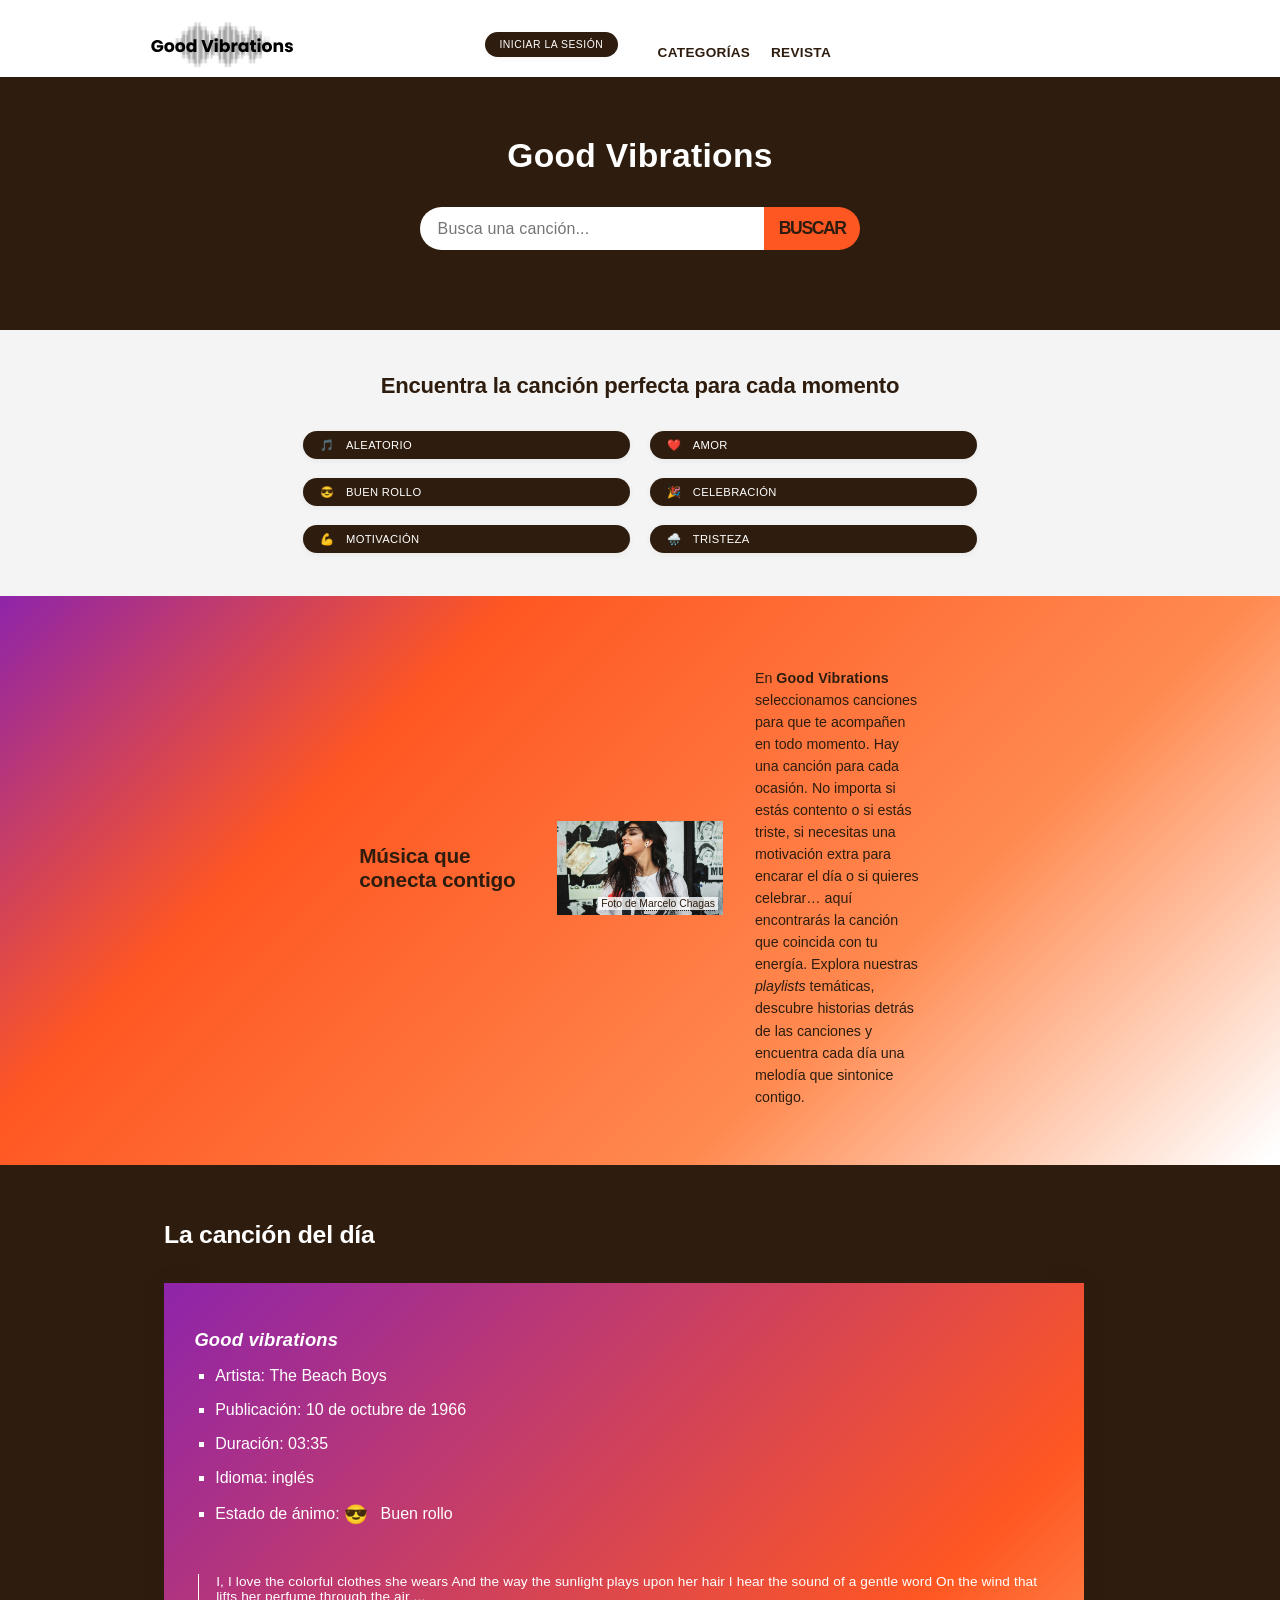
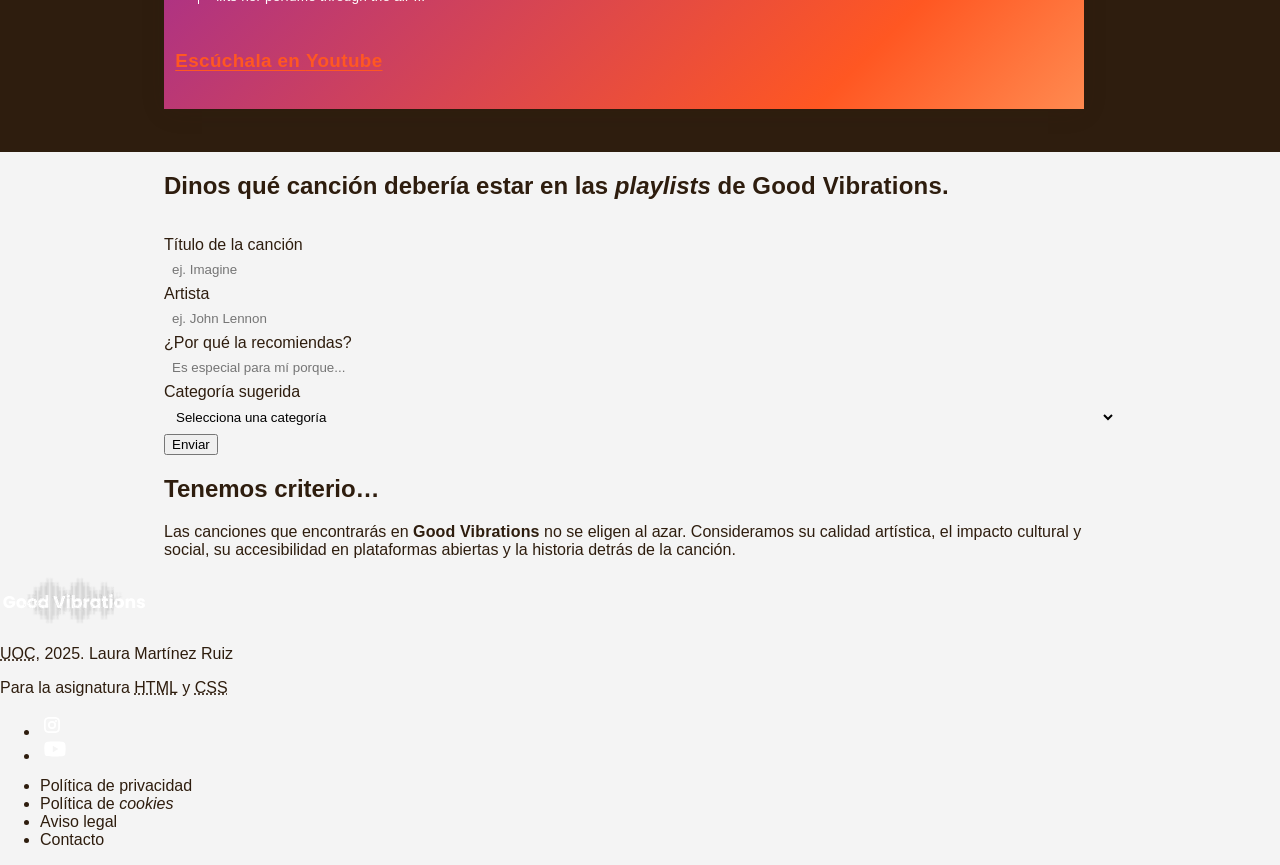
==== commit f7e560c9: "sgfv" ====
--- a/index.html
+++ b/index.html
@@ -30,7 +30,6 @@
       </div>
     </header>
 
-
     <main>
       <section class="busqueda seccion-fondo">
         <div class="cont-limitado">
@@ -57,6 +56,7 @@
 
       <section class="conecta-i fondo-gradiente-i">
         <div class="div-conecta-i cont-limitado">
+          <h2>Música que conecta contigo</h2>
           <figure>
             <img src="img/about.jpg" alt="Chica escuchando música. Foto de Marcelo Chagas">
             <figcaption>
@@ -64,7 +64,6 @@
             </figcaption>
           </figure>
           <div class="div-texto-conecta-i">
-            <h2>Música que conecta contigo</h2>
             <p>
               En <span class="bold-gv" lang="en">Good Vibrations</span> seleccionamos canciones para que te acompañen en todo momento.
               Hay una canción para cada ocasión. No importa si estás contento o si estás triste, si necesitas una motivación
@@ -76,11 +75,11 @@
         </div>
       </section>
 
-      <section class="cancion-dia-i fondo-morado-i" id="cancion-dia">
+      <section class="cancion-dia-i fondo-marron-i" id="cancion-dia">
         <div class="cont-limitado">
           <h2>La canción del día</h2>
           <article class="art-cancion-dia-i">
-            <h3 class="bold-gv" lang="en">Good Vibrations</h3>
+            <p class="bold-gv" lang="en">Good vibrations</p>
             <ul>
               <li>Artista: <span lang="en">The Beach Boys</span></li>
               <li>Publicación: 10 de octubre de 1966</li>
@@ -95,6 +94,7 @@
                 And the way the sunlight plays upon her hair
                 I hear the sound of a gentle word
                 On the wind that lifts her perfume through the air
+                ...
               </p>
             </blockquote>
             <p>
--- a/css/styles.css
+++ b/css/styles.css
@@ -37,13 +37,30 @@
   padding: 0 var(--padding-lateral);
 }
 
-a {
+
+/***** ENLACES *****/
+a,
+.div-header-i nav a {
   color: var(--casi-negro);
   text-decoration: none;
+  transition: color 0.2s;
+}
+
+a:hover,
+.div-header-i nav a:hover,
+.login-header:hover {
+  color: var(--naranja-sutil);
+}
+
+.div-header-i nav a {
   font-weight: 700;
-}
-a:hover {
-  color: var(--naranja-sutil);
+  font-size: 0.85rem;
+  letter-spacing: 0.3px;
+  text-transform: uppercase;
+  padding: 0 0.1rem;  
+  word-spacing: -0.1em;
+  display: flex;
+  align-items: center;
 }
 
 
@@ -73,14 +90,14 @@
 
 .logo-header {
   display: block;
-  max-height: 50px;  /* más pequeño para móvil */
+  max-height: 50px;  
   margin: 0;
 }
 
 .login-header {
   background: var(--casi-negro);
   color: var(--blanco) !important;
-  padding: 0.45rem 0.9rem;    /* MÁS PEQUEÑO */
+  padding: 0.45rem 0.9rem;   
   border-radius: 2rem;
   font-weight: 400;
   font-size: 0.65rem;
@@ -119,19 +136,6 @@
   margin: 0;
 }
 
-.div-header-i nav a {
-  color: var(--casi-negro);
-  font-size: 0.85rem;
-  font-weight: 700;
-  letter-spacing: 0.3px;
-  text-transform: uppercase;
-  text-decoration: none;
-  padding: 0 0.1rem;  
-  word-spacing: -0.1em;
-  transition: color 0.2s;
-  display: flex;
-  align-items: center;
-}
 
 /***** INDEX.HTML *****/
 .fondo-gradiente-i {
@@ -254,12 +258,12 @@
   display: block;
   background: var(--casi-negro);
   color: var(--blanco);
-  border-radius: 2.4rem;              /* Muy redondeado */
-  padding: 0.85rem 1.2rem 0.85rem 2.7rem; /* Top-right-bottom-left */
+  border-radius: 2.4rem;              
+  padding: 0.5rem 1.3rem 0.5rem 2.7rem; 
   text-align: left;
   text-transform: uppercase;
-  font-weight: 400;                   /* NO negrita */
-  font-size: 0.9rem;                 /* Ajusta si quieres más pequeño */
+  font-weight: 400;                   
+  font-size: 0.7rem;                 
   letter-spacing: 0.03em;
   box-shadow: 0 2px 6px 0 rgba(0,0,0,0.05);
   position: relative;
@@ -289,6 +293,154 @@
   color: var(--blanco);
 }
 
+.conecta-i {
+  background: linear-gradient(
+    135deg,
+    var(--morado) 0%,
+    var(--naranja) 28%,
+    var(--naranja-sutil) 68%,
+    var(--blanco) 99%
+  );
+  padding: 2.3rem 0 2.7rem 0;
+}
+
+.div-conecta-i {
+  max-width: 600px;
+  margin: auto;
+  padding: 0 1.2rem;
+}
+
+.div-conecta-i h2 {
+  color: var(--casi-negro);
+  font-size: 1.3rem;
+  margin-top: 0;
+  margin-bottom: 1.2rem;
+  font-weight: 700;
+  letter-spacing: -0.01em;
+}
+
+.div-conecta-i figure {
+  margin: 0 0 1.2rem 0;
+  position: relative;
+}
+
+.div-conecta-i img {
+  display: block;
+  width: 100%;
+  max-width: 100%;
+  height: auto;
+}
+
+.div-conecta-i figcaption {
+  position: absolute;
+  bottom: 0.3rem;
+  right: 0.3rem;
+  background: rgba(255,255,255,0.78);
+  color: var(--casi-negro);
+  font-size: 0.65rem;
+  padding: 0.1em 0.3em 0.1em 0.3em;
+  font-weight: 400;
+  box-shadow: 0 1px 4px 0 rgba(46, 29, 14, 0.07);
+}
+
+.div-conecta-i figcaption a {
+  border-bottom: 1px dotted var(--casi-negro);
+  text-decoration: none;
+  color: inherit;
+  padding-bottom: 1px;
+}
+.div-conecta-i figcaption a:hover {
+  border-bottom-style: solid;
+}
+
+.div-texto-conecta-i {
+  margin-top: 1.2rem;
+  color: var(--casi-negro);
+  font-size: 0.89rem;
+  line-height: 1.55;
+  max-width: 550px;
+}
+
+.bold-gv {
+  font-weight: bold;
+  color: var(--casi-negro);
+  letter-spacing: 0.01em;
+}
+
+/***** SECCIÓN CANCIÓN DEL DÍA ACTUALIZADA FINAL *****/
+.fondo-marron-i {
+  background: var(--casi-negro);  
+  color: var(--casi-negro);
+  padding: 2.2rem 0 2.7rem 0;
+}
+
+.art-cancion-dia-i {
+  background: linear-gradient(135deg, var(--morado) 0%, var(--naranja) 80%, var(--naranja-sutil) 100%);
+  box-shadow: 0 3px 24px 0 rgba(46, 29, 14, 0.10);
+  color: var(--blanco);
+  width: 95%;
+}
+
+.cancion-dia-i h2 {
+  color: var(--blanco);
+  font-size: 1.55rem;
+  font-weight: 800;
+  letter-spacing: -0.01em;
+  text-align: left;
+  margin-bottom: 2.1rem;
+}
+
+.art-cancion-dia-i .bold-gv {
+  font-size: 1.15rem;
+  font-style: italic;
+  font-weight: 700;
+  color: var(--blanco);
+  margin: 1.8rem auto 0.5rem 1.2rem;
+  letter-spacing: 0.01em;
+  text-align: left;
+}
+
+.art-cancion-dia-i ul {
+  list-style: square;
+  color: var(--blanco);
+  font-size: 1rem;
+  margin-bottom: 3rem;
+}
+
+.art-cancion-dia-i ul li:before {
+  content: none;  /* Quita el guion naranja anterior */
+}
+
+/* Blockquote con fondo degradado */
+.art-cancion-dia-i blockquote {
+  border-left: 1px solid var(--blanco);
+  margin: 1.4rem;
+  padding-left: 1.1rem;
+  color: var(--blanco);
+  font-size: 0.85rem;
+  letter-spacing: 0.01em;
+}
+
+/* Enlace Youtube destacado */
+.art-cancion-dia-i a[href*="youtube"] {
+  display: inline-block;
+  margin-top: 1.5rem;
+  background: none;
+  color: var(--naranja) !important;
+  font-weight: 800;
+  font-size: 1.18rem;
+  text-decoration: underline;
+  text-underline-offset: 0.18em;
+  border-radius: 0;
+  padding: 0;
+  box-shadow: none;
+  letter-spacing: 0.02em;
+  transition: color 0.2s;
+}
+.art-cancion-dia-i a[href*="youtube"]:hover {
+  color: var(--naranja-sutil) !important;
+}
+
 
 /***** FORMULARIOS E INPUTS *****/
 input,
@@ -306,7 +458,7 @@
 }
 
 
-/***** BLOQUES, QUOTES Y LISTAS *****/
+/***** BLOQUES Y EMOJIS *****/
 blockquote {
   border-left: 1px solid var(--casi-negro);
   padding-left: 1rem;
@@ -334,6 +486,10 @@
   .categorias-grid-i {
     grid-template-columns: repeat(2, 1fr);
   }
+  .art-cancion-dia-i {
+    max-width: 97vw;
+    padding: 1.1rem 0.3rem 1.3rem 0.7rem;
+  }
 }
 
 @media (min-width: 600px) {
@@ -398,6 +554,7 @@
 }
 
 
+
 /* Forzar  mobile */
 .div-header-i nav {
   width: 100%;
@@ -412,3 +569,4 @@
 .logo-header {
   padding-left: 8px !important;
 }
+
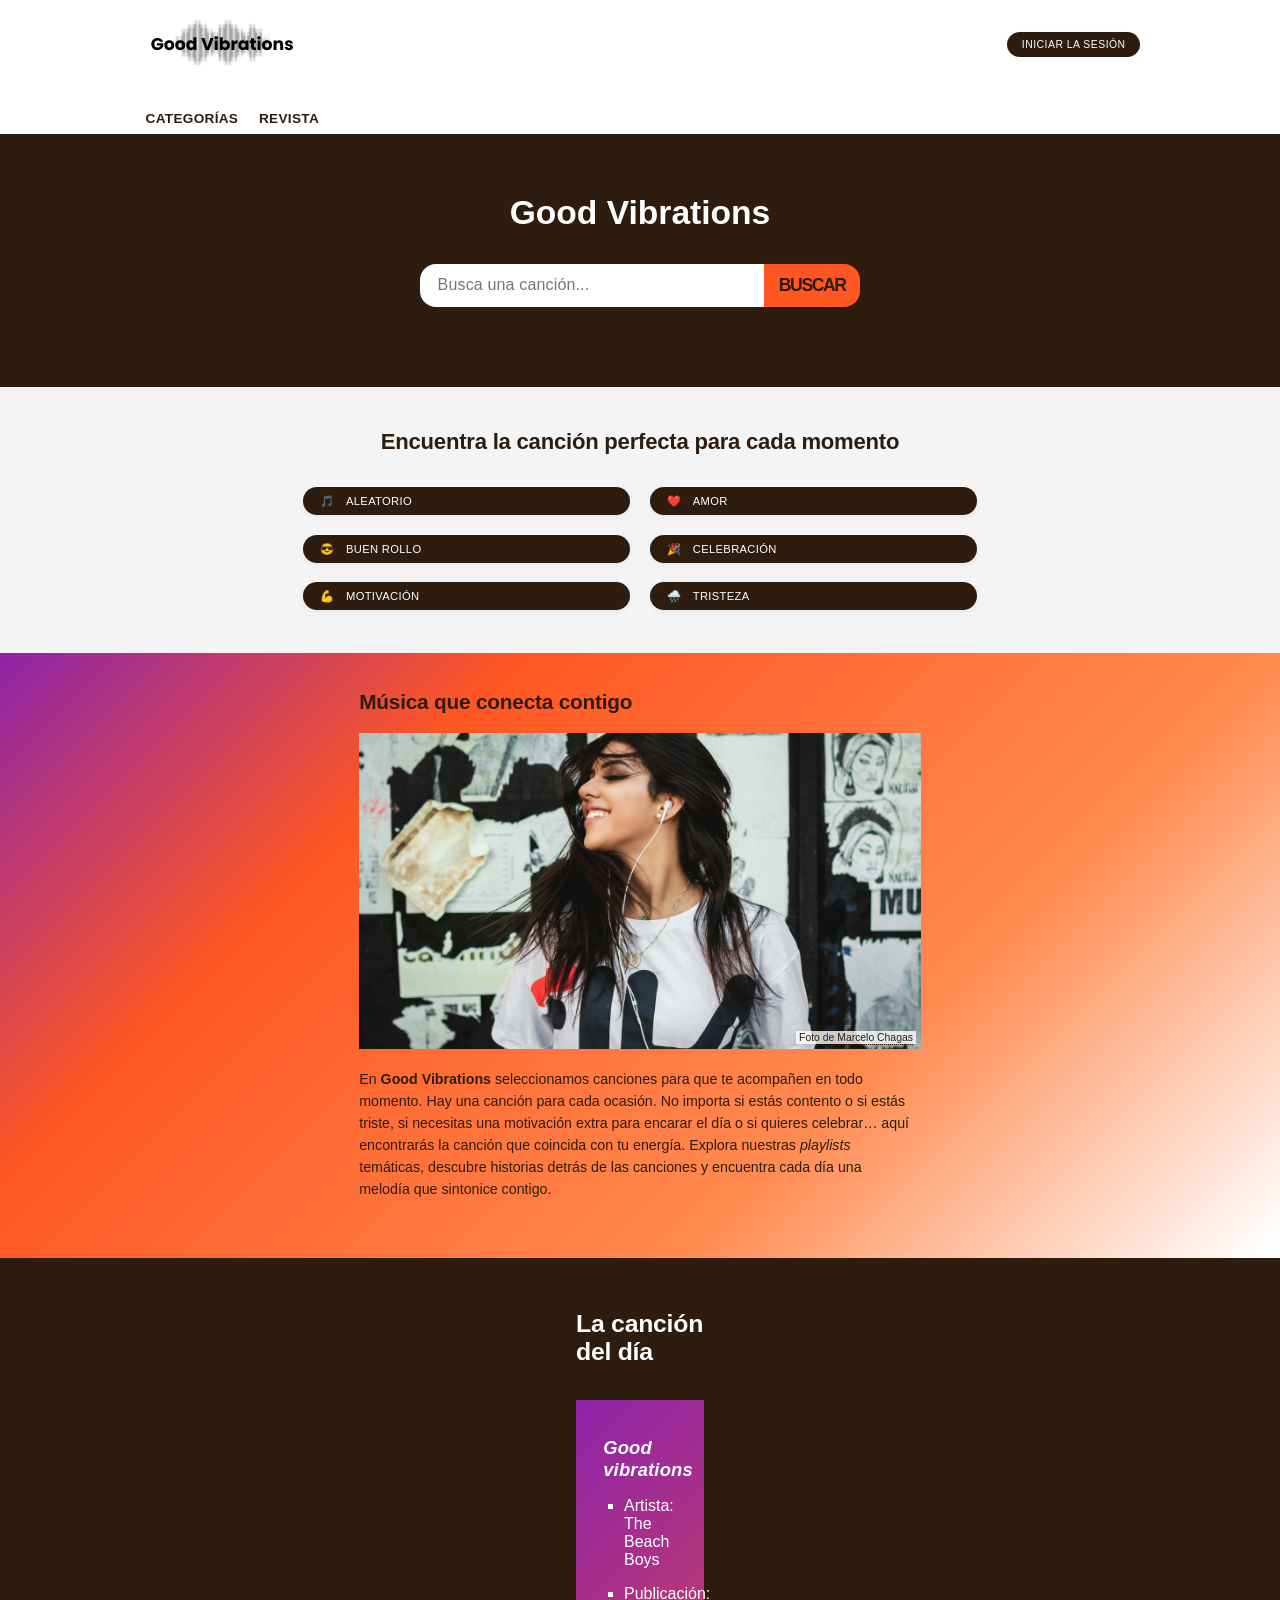
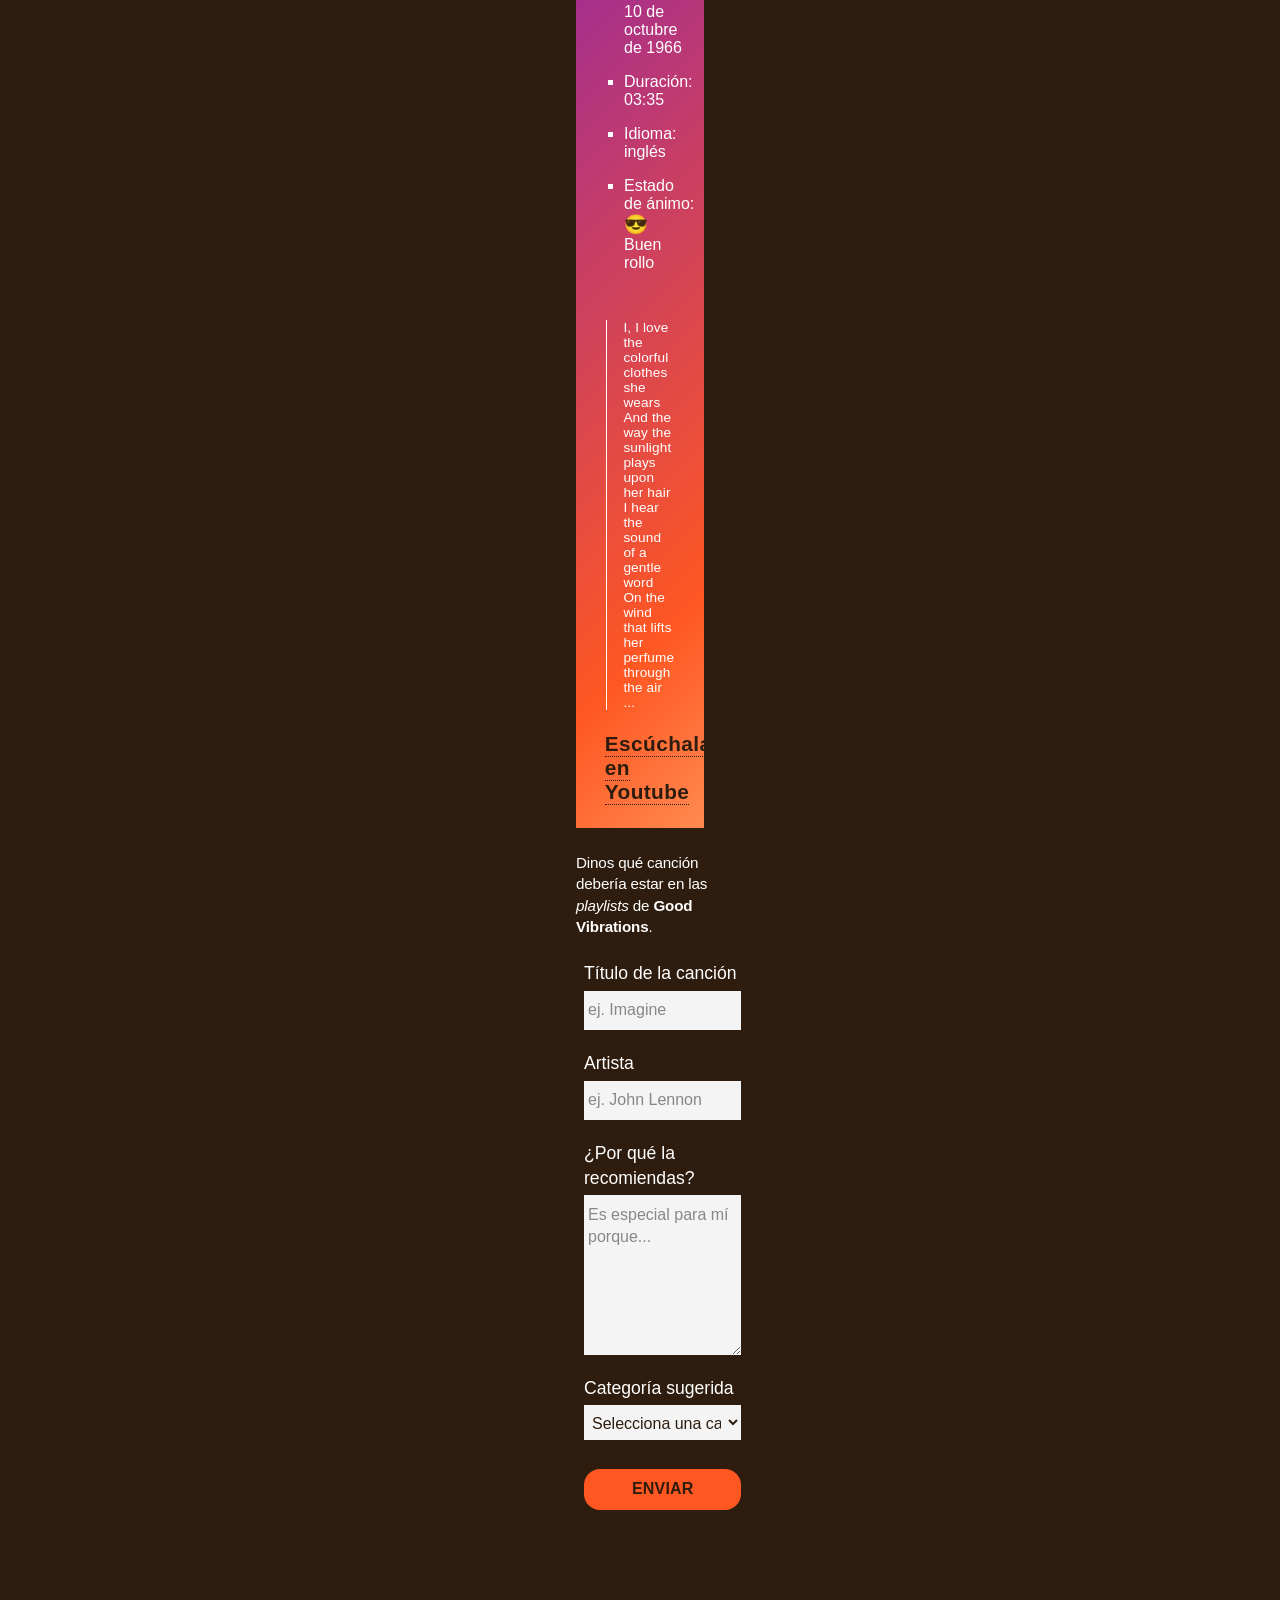
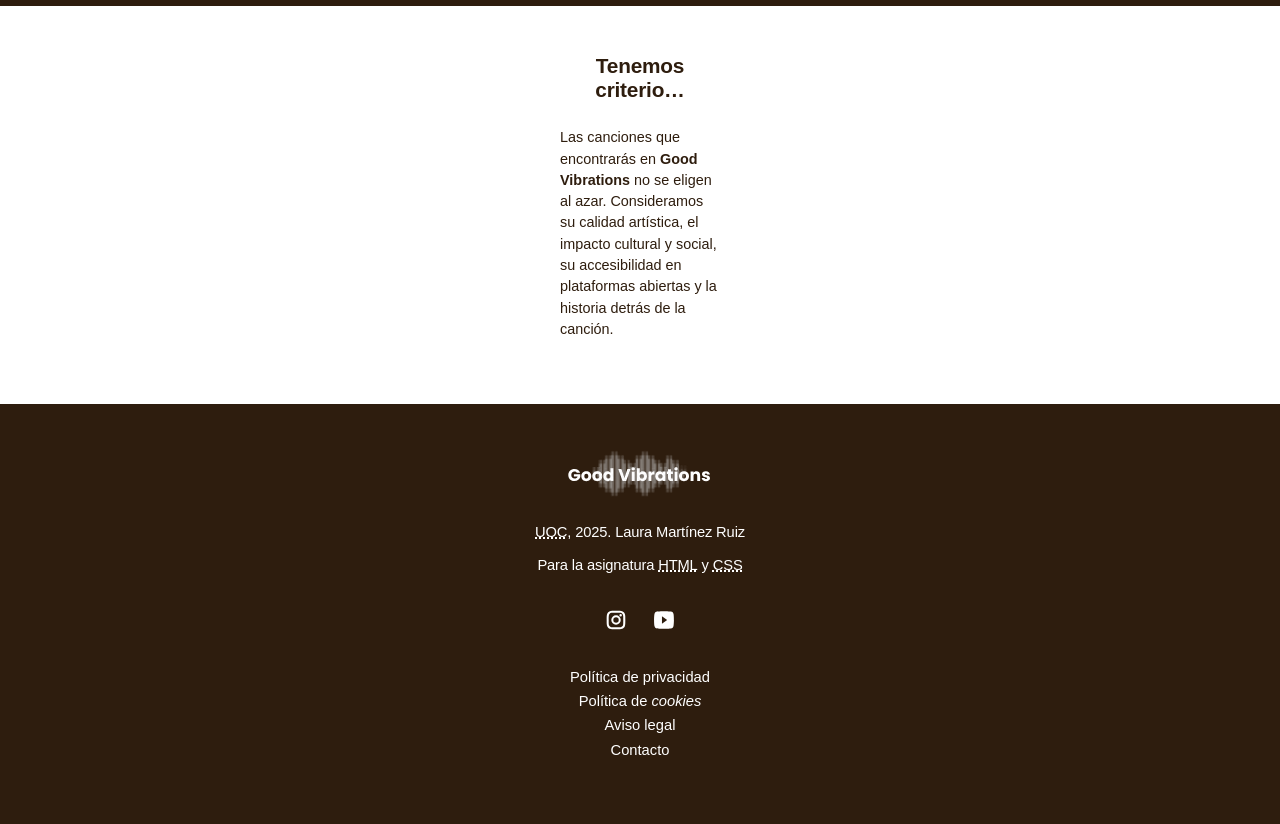
==== commit ed5159ed: "index acabao" ====
--- a/index.html
+++ b/index.html
@@ -75,8 +75,8 @@
         </div>
       </section>
 
-      <section class="cancion-dia-i fondo-marron-i" id="cancion-dia">
-        <div class="cont-limitado">
+      <section class="cancion-dia-i fondo-marron-i cont-limitado" id="cancion-dia">
+        <div>
           <h2>La canción del día</h2>
           <article class="art-cancion-dia-i">
             <p class="bold-gv" lang="en">Good vibrations</p>
@@ -89,57 +89,58 @@
             </ul>
 
             <blockquote lang="en">
-              <p>
-                I, I love the colorful clothes she wears
+              <p>I, I love the colorful clothes she wears
                 And the way the sunlight plays upon her hair
                 I hear the sound of a gentle word
                 On the wind that lifts her perfume through the air
                 ...
               </p>
             </blockquote>
-            <p>
+            <p class="padding-l-i">
               <a href="https://www.youtube.com/watch?v=apBWI6xrbLY" target="_blank" rel="noopener">Escúchala en <span lang="en">Youtube</span></a>
             </p>
           </article>
         </div>
+
+        <div id="formulario-i" class="formulario-i fondo-marron-i cont-limitado">
+        <h2>Dinos qué canción debería estar en las <i lang="en">playlists</i> de <span class="bold-gv" lang="en">Good Vibrations</span>.</h2>
+        <form action="#" method="post" autocomplete="off">
+          <fieldset>
+            <div>
+              <label for="titulo-cancion">Título de la canción</label>
+              <input type="text" id="titulo-cancion" name="titulo-cancion" placeholder="ej. Imagine" required>
+            </div>
+            <div>
+              <label for="artista-cancion">Artista</label>
+              <input type="text" id="artista-cancion" name="artista-cancion" placeholder="ej. John Lennon" required>
+            </div>
+            <div>
+              <label for="recomendar">¿Por qué la recomiendas?</label>
+              <textarea id="recomendar" name="recomendar" placeholder="Es especial para mí porque..." required></textarea>
+            </div>
+            <div>
+              <label for="categoria-sugerida">Categoría sugerida</label>
+              <select id="categoria-sugerida" name="categoria-sugerida" required>
+                <option value="">Selecciona una categoría</option>
+                <option value="aleatorio">Aleatorio</option>
+                <option value="amor">Amor</option>
+                <option value="buen-rollo">Buen rollo</option>
+                <option value="celebracion">Celebración</option>
+                <option value="motivacion">Motivación</option>
+                <option value="tristeza">Tristeza</option>
+              </select>
+            </div>
+            <button type="submit">Enviar</button>
+          </fieldset>
+        </form>
+        </div>
       </section>
 
-      <section id="formulario-i" class="formulario-i cont-limitado">
-        <h2>Dinos qué canción debería estar en las <i lang="en">playlists</i> de <span class="bold-gv" lang="en">Good Vibrations</span>.</h2>
-        <form action="#" method="post">
-          <div>
-            <label for="titulo-cancion">Título de la canción</label>
-            <input type="text" id="titulo-cancion" name="titulo-cancion" placeholder="ej. Imagine" required>
-          </div>
-          <div>
-            <label for="artista-cancion">Artista</label>
-            <input type="text" id="artista-cancion" name="artista-cancion" placeholder="ej. John Lennon" required>
-          </div>
-          <div>
-            <label for="recomendar">¿Por qué la recomiendas?</label>
-            <input type="text" id="recomendar" name="recomendar" placeholder="Es especial para mí porque..." required>
-          </div>
-          <div>
-            <label for="categoria-sugerida">Categoría sugerida</label>
-            <select id="categoria-sugerida" name="categoria-sugerida" required>
-              <option value="">Selecciona una categoría</option>
-              <option value="aleatorio">Aleatorio</option>
-              <option value="amor">Amor</option>
-              <option value="buen-rollo">Buen rollo</option>
-              <option value="celebracion">Celebración</option>
-              <option value="motivacion">Motivación</option>
-              <option value="tristeza">Tristeza</option>
-            </select>
-          </div>
-          <button type="submit">Enviar</button>
-        </form>
-      </section>
-
-      <section class="criterio-i fondo-grisclaro-i cont-limitado">
+        
+      <section class="criterio-i cont-limitado">
         <h2>Tenemos criterio…</h2>
         <p>
-          Las canciones que encontrarás en <span class="bold-gv" lang="en">Good Vibrations</span> no se eligen al azar.
-          Consideramos su calidad artística, el impacto cultural y social, su
+          Las canciones que encontrarás en <span class="bold-gv" lang="en">Good Vibrations</span> no se eligen al azar. Consideramos su calidad artística, el impacto cultural y social, su
           accesibilidad en plataformas abiertas y la historia detrás de la canción.
         </p>
       </section>
--- a/css/styles.css
+++ b/css/styles.css
@@ -11,7 +11,6 @@
   --sombra-form-focus: 0 0 15px var(--blanco);
 }
 
-
 /***** GENERAL *****/
 html, body {
   margin: 0;
@@ -37,19 +36,12 @@
   padding: 0 var(--padding-lateral);
 }
 
-
 /***** ENLACES *****/
 a,
 .div-header-i nav a {
   color: var(--casi-negro);
   text-decoration: none;
   transition: color 0.2s;
-}
-
-a:hover,
-.div-header-i nav a:hover,
-.login-header:hover {
-  color: var(--naranja-sutil);
 }
 
 .div-header-i nav a {
@@ -57,12 +49,151 @@
   font-size: 0.85rem;
   letter-spacing: 0.3px;
   text-transform: uppercase;
-  padding: 0 0.1rem;  
+  padding: 0 0.1rem;
   word-spacing: -0.1em;
   display: flex;
   align-items: center;
 }
 
+a:hover,
+.div-header-i nav a:hover,
+.login-header:hover {
+  color: var(--naranja-sutil);
+}
+
+.formulario-i button[type="submit"]:hover {
+  background: var(--naranja-sutil);
+}
+
+/***** FORMULARIOS E INPUTS *****/
+input,
+select {
+  width: 100%;
+  padding: 0.5rem;
+  background-color: var(--gris-claro);
+  border: none;
+}
+
+input:focus,
+select:focus {
+  outline: none;
+  box-shadow: var(--sombra-form-focus);
+}
+
+.formulario-i textarea {
+  width: 100%;
+  background: var(--gris-claro);
+  border: none;
+  border-radius: 0;
+  padding: 0.9rem 1.05rem;
+  font-size: 1rem;
+  font-family: var(--font);
+  color: var(--casi-negro);
+  min-height: 110px;
+  resize: vertical;
+  box-shadow: none;
+  transition: box-shadow 0.2s;
+}
+
+.formulario-i textarea:focus {
+  box-shadow: 0 0 15px var(--blanco);
+  outline: none;
+}
+
+.formulario-i textarea::placeholder {
+  color: #b7b7b7;
+  opacity: 1;
+}
+
+/***** FOOTER *****/
+footer {
+  background: var(--casi-negro);
+  color: var(--blanco);
+  text-align: center;
+  padding: 2.7rem 0 4rem 0;
+}
+
+.footer {
+  max-width: 480px;
+  margin: 0 auto;
+  display: flex;
+  flex-direction: column;
+  align-items: center;
+  gap: 0.7rem;
+}
+
+.footer img[alt*="logo"] {
+  display: block;
+  width: 150px;
+  max-width: 100%;
+  margin: 0 auto 0.5rem auto;
+}
+
+.footer p {
+  margin: 0.2em 0;
+  color: var(--blanco);
+  font-size: 0.92rem;
+  font-weight: 400;
+  letter-spacing: -0.01em;
+}
+
+.footer abbr {
+  text-decoration: underline dotted 1.5px;
+  cursor: help;
+}
+
+.footer-nav ul {
+  list-style: none;
+  padding: 0;
+  margin: 0.7rem 0 0.1rem 0;
+  display: flex;
+  flex-direction: row;
+  justify-content: center;
+  gap: 1.1rem;
+}
+
+.footer-nav[aria-label="Legales"] ul {
+  flex-direction: column;
+  gap: 0.2rem;
+  margin: 1.2rem 0 0 0;
+}
+
+.footer-nav[aria-label="Redes sociales"] ul {
+  gap: 1.3rem;
+  margin: 1.2rem 0 0.1rem 0;
+}
+
+.footer-nav ul li a,
+.footer-nav[aria-label="Legales"] ul li a {
+  color: var(--blanco);
+  font-size: 0.92rem;
+}
+
+.footer-nav ul li a {
+  text-decoration: none;
+  transition: color 0.2s;
+}
+
+.footer-nav ul li a:hover {
+  color: var(--naranja);
+  text-decoration: underline;
+}
+
+.footer-nav img {
+  width: 28px;
+  height: 28px;
+  vertical-align: middle;
+  filter: brightness(0) invert(1);
+  transition: filter 0.2s;
+}
+
+.footer-nav ul li a:hover img {
+  filter: brightness(1) invert(0.8) sepia(1) hue-rotate(-20deg) saturate(2);
+}
+
+.footer-nav[aria-label="Legales"] ul li {
+  margin: 0.1em 0;
+}
 
 /***** HEADER *****/
 .header-i {
@@ -90,21 +221,20 @@
 
 .logo-header {
   display: block;
-  max-height: 50px;  
+  max-height: 50px;
   margin: 0;
 }
 
 .login-header {
   background: var(--casi-negro);
   color: var(--blanco) !important;
-  padding: 0.45rem 0.9rem;   
+  padding: 0.45rem 0.9rem;
   border-radius: 2rem;
   font-weight: 400;
   font-size: 0.65rem;
   text-decoration: none;
   letter-spacing: 0.5px;
   margin: 0;
-  margin-right: 0.4rem;
   text-align: center;
   white-space: nowrap;
   border: none;
@@ -136,7 +266,6 @@
   margin: 0;
 }
 
-
 /***** INDEX.HTML *****/
 .fondo-gradiente-i {
   background: linear-gradient(135deg, var(--morado) 0%, var(--naranja) 30%, var(--naranja-sutil) 65%, var(--gris-claro) 100%);
@@ -161,7 +290,7 @@
 
 .busqueda.seccion-fondo {
   background: var(--casi-negro);
-  padding: 2rem 0 5rem 0;  
+  padding: 2rem 0 5rem 0;
 }
 
 .busqueda .cont-limitado {
@@ -184,7 +313,7 @@
 
 .busqueda-form {
   width: 100%;
-  max-width: 440px;             
+  max-width: 440px;
   margin: 0 auto;
   display: flex;
   flex-direction: row;
@@ -198,9 +327,9 @@
 
 .busqueda-form input[type="search"] {
   padding: 0.74rem 1.1rem;
-  border-radius: 1rem 0 0 1rem;  
+  border-radius: 1rem 0 0 1rem;
   border: none;
-  font-size: 1rem;                
+  font-size: 1rem;
   outline: none;
   background: var(--blanco);
   color: var(--casi-negro);
@@ -214,14 +343,14 @@
   border-radius: 0 1rem 1rem 0;
   border: none;
   background: var(--naranja);
-  color: var(--casi-negro);           
-  font-size: 1.1rem;                 
+  color: var(--casi-negro);
+  font-size: 1.1rem;
   font-weight: 700;
   cursor: pointer;
   transition: background 0.2s;
   letter-spacing: -0.08em;
   flex: 0 0 auto;
-  min-width: 75px;                    
+  min-width: 75px;
 }
 
 .busqueda-form button:hover {
@@ -258,12 +387,12 @@
   display: block;
   background: var(--casi-negro);
   color: var(--blanco);
-  border-radius: 2.4rem;              
-  padding: 0.5rem 1.3rem 0.5rem 2.7rem; 
+  border-radius: 2.4rem;
+  padding: 0.5rem 1.3rem 0.5rem 2.7rem;
   text-align: left;
   text-transform: uppercase;
-  font-weight: 400;                   
-  font-size: 0.7rem;                 
+  font-weight: 400;
+  font-size: 0.7rem;
   letter-spacing: 0.03em;
   box-shadow: 0 2px 6px 0 rgba(0,0,0,0.05);
   position: relative;
@@ -324,13 +453,6 @@
   position: relative;
 }
 
-.div-conecta-i img {
-  display: block;
-  width: 100%;
-  max-width: 100%;
-  height: auto;
-}
-
 .div-conecta-i figcaption {
   position: absolute;
   bottom: 0.3rem;
@@ -349,6 +471,7 @@
   color: inherit;
   padding-bottom: 1px;
 }
+
 .div-conecta-i figcaption a:hover {
   border-bottom-style: solid;
 }
@@ -361,39 +484,41 @@
   max-width: 550px;
 }
 
+.div-conecta-i > .div-texto-conecta-i > .bold-gv {
+  color: var(--casi-negro);
+  letter-spacing: 0.01em;
+}
+
 .bold-gv {
-  font-weight: bold;
-  color: var(--casi-negro);
-  letter-spacing: 0.01em;
-}
-
-/***** SECCIÓN CANCIÓN DEL DÍA ACTUALIZADA FINAL *****/
+  font-weight: 700;
+}
+
 .fondo-marron-i {
-  background: var(--casi-negro);  
-  color: var(--casi-negro);
-  padding: 2.2rem 0 2.7rem 0;
+  background: var(--casi-negro);
+  color: var(--casi-negro);
+  padding: 2.2rem 0 1.3rem 0;
 }
 
 .art-cancion-dia-i {
   background: linear-gradient(135deg, var(--morado) 0%, var(--naranja) 80%, var(--naranja-sutil) 100%);
-  box-shadow: 0 3px 24px 0 rgba(46, 29, 14, 0.10);
-  color: var(--blanco);
-  width: 95%;
+  color: var(--blanco);
+  padding: 0.5rem !important;
+  margin: auto 1rem;
 }
 
 .cancion-dia-i h2 {
   color: var(--blanco);
   font-size: 1.55rem;
-  font-weight: 800;
+  font-weight: 700;
   letter-spacing: -0.01em;
   text-align: left;
   margin-bottom: 2.1rem;
+  padding-left: 1rem;
 }
 
 .art-cancion-dia-i .bold-gv {
   font-size: 1.15rem;
   font-style: italic;
-  font-weight: 700;
   color: var(--blanco);
   margin: 1.8rem auto 0.5rem 1.2rem;
   letter-spacing: 0.01em;
@@ -408,55 +533,179 @@
 }
 
 .art-cancion-dia-i ul li:before {
-  content: none;  /* Quita el guion naranja anterior */
-}
-
-/* Blockquote con fondo degradado */
+  content: none;
+}
+
 .art-cancion-dia-i blockquote {
   border-left: 1px solid var(--blanco);
   margin: 1.4rem;
-  padding-left: 1.1rem;
+  padding-left: 1rem;
   color: var(--blanco);
   font-size: 0.85rem;
   letter-spacing: 0.01em;
 }
 
-/* Enlace Youtube destacado */
+.art-cancion-dia-i blockquote p {
+  white-space: pre-line;
+}
+
 .art-cancion-dia-i a[href*="youtube"] {
-  display: inline-block;
-  margin-top: 1.5rem;
-  background: none;
-  color: var(--naranja) !important;
+  color: var(--casi-negro) !important;
   font-weight: 800;
-  font-size: 1.18rem;
-  text-decoration: underline;
-  text-underline-offset: 0.18em;
-  border-radius: 0;
-  padding: 0;
-  box-shadow: none;
+  font-size: 1.3rem;
+  text-decoration: none;
+  border-bottom: 1px dotted var(--casi-negro);
+  padding-bottom: 1px;
   letter-spacing: 0.02em;
-  transition: color 0.2s;
-}
+  transition: color 0.2s, border-bottom-color 0.2s;
+}
+
 .art-cancion-dia-i a[href*="youtube"]:hover {
   color: var(--naranja-sutil) !important;
-}
-
-
-/***** FORMULARIOS E INPUTS *****/
-input,
-select {
-  width: 100%;
-  padding: 0.5rem;
-  background-color: var(--gris-claro);
+  border-bottom-color: var(--naranja-sutil);
+}
+
+.padding-l-i{
+  padding-left: 1.3rem;
+}
+
+.cancion-dia-i {
+  display: flex;
+  flex-direction: column;
+}
+
+.cancion-dia-i > #formulario-i {
+  background: transparent;
+  margin: 1.5rem 0 0 0;
+  padding: 0;
+  width: 100%;
+  max-width: 100%;
+}
+
+.cancion-dia-i > #formulario-i h2 {
+  font-size: 0.95rem;
+  text-align: left;
+  font-weight: 400;
+  color: var(--blanco);
+  margin-bottom: 0.5rem;
+  margin-top: 0;
+  line-height: 1.4;
+  letter-spacing: -0.01em;
+}
+
+.cancion-dia-i > #formulario-i fieldset {
   border: none;
-}
-
-input:focus,
-select:focus {
+  padding: 0;
+  margin: 0;
+  display: flex;
+  flex-direction: column;
+  gap: 1.3rem;
+}
+
+.cancion-dia-i > #formulario-i fieldset > div {
+  display: flex;
+  flex-direction: column;
+  gap: 0.3rem;
+}
+
+.cancion-dia-i > #formulario-i label {
+  font-size: 1.1rem;
+  font-weight: 400;
+  color: var(--blanco);
+  line-height: 1.4;
+}
+
+.cancion-dia-i > #formulario-i input,
+.cancion-dia-i > #formulario-i select,
+.cancion-dia-i > #formulario-i textarea {
+  width: 100%;
+  background: var(--gris-claro);
+  border: none;
+  border-radius: 0;
+  padding: 0.54rem 0.25rem;
+  font-size: 1rem;
+  font-family: var(--font);
+  color: var(--casi-negro);
+  box-sizing: border-box;
+  box-shadow: none;
+  transition: box-shadow 0.2s;
+  line-height: 1.4;
+  min-height: 2.2em;
+}
+
+.cancion-dia-i > #formulario-i fieldset {
+  margin: auto 0.5rem;
+  padding: 0 1rem;
+}
+
+.cancion-dia-i > #formulario-i select {
+  height: 2.2em;
+}
+
+.cancion-dia-i > #formulario-i input:focus,
+.cancion-dia-i > #formulario-i select:focus,
+.cancion-dia-i > #formulario-i textarea:focus {
+  box-shadow: 0 0 15px var(--blanco);
   outline: none;
-  box-shadow: var(--sombra-form-focus);
-}
-
+}
+
+.cancion-dia-i > #formulario-i input::placeholder,
+.cancion-dia-i > #formulario-i textarea::placeholder {
+  color: #878787;
+  opacity: 1;
+}
+
+.cancion-dia-i > #formulario-i textarea {
+  resize: vertical;
+  min-height: 10em;
+  max-height: 20em;
+}
+
+.cancion-dia-i > #formulario-i button[type="submit"] {
+  background: var(--naranja);
+  color: var(--casi-negro);
+  font-weight: 700;
+  font-size: 1rem;
+  border: none;
+  border-radius: 1rem;
+  padding: 0.7rem 3rem;
+  width: auto;
+  align-self: flex-start;
+  cursor: pointer;
+  margin-top: 0.5rem;
+  margin-bottom: 2rem;
+  transition: background 0.2s;
+  letter-spacing: 0.01em;
+  text-transform: uppercase;
+}
+
+.criterio-i {
+  background: var(--blanco);
+  border: none;
+  padding: 1.5rem 1rem 7rem 1rem;
+  margin: 0 auto 0 auto;
+  box-sizing: border-box;
+  text-align: left;
+}
+
+.criterio-i h2 {
+  color: var(--casi-negro);
+  font-weight: 700;
+  font-size: 1.3rem;
+  margin-top: 1rem;
+  margin-bottom: 1.6rem;
+  text-align: center;
+  letter-spacing: -0.01em;
+}
+
+.criterio-i p {
+  color: var(--casi-negro);
+  font-size: 0.9rem;
+  font-weight: 400;
+  line-height: 1.48;
+  margin: 0;
+  text-align: left;
+}
 
 /***** BLOQUES Y EMOJIS *****/
 blockquote {
@@ -479,9 +728,7 @@
 .categoria-i.tristeza::before { content: "🌧️"; }
 .emoji.buen-rollo::before { content: "😎"; }
 
-
-
-/***** MEDIA *****/
+/***** MEDIA QUERIES ORDENADAS Y FUNCIONALES *****/
 @media (min-width: 350px) {
   .categorias-grid-i {
     grid-template-columns: repeat(2, 1fr);
@@ -490,25 +737,37 @@
     max-width: 97vw;
     padding: 1.1rem 0.3rem 1.3rem 0.7rem;
   }
+  .formulario-i {
+    max-width: 98vw;
+    padding: 1.2rem 0.5rem 1.2rem 0.5rem;
+  }
 }
 
 @media (min-width: 600px) {
   .div-header-i {
-    flex-direction: row;
+    flex-direction: column;
     justify-content: space-between;
     align-items: center;
     padding: 0 var(--padding-lateral);
     gap: 1.5rem;
   }
-  .busqueda-form {
-    flex-direction: row;
-    gap: 0;
-  }
-  .busqueda-form input[type="search"] {
-    border-radius: 1.4rem 0 0 1.4rem;
-  }
-  .busqueda-form button {
-    border-radius: 0 1.4rem 1.4rem 0;
+  .div-header-top-i {
+    display: flex;
+    flex-direction: column;
+    align-items: center;
+    width: 100%;
+    justify-content: flex-start;
+    gap: 1.5rem;
+  }
+  .logo-header {
+    margin-right: auto;
+    display: flex;
+    align-items: center;
+  }
+  .login-header {
+    margin-left: auto;
+    align-self: center;
+    margin-right: 0;
   }
 }
 
@@ -531,17 +790,18 @@
   }
 }
 
+@media (min-width: 700px) {
+  .div-header-top-i {
+    display: flex;
+    flex-direction: row;
+    align-items: center;
+    width: 100%;
+    justify-content: flex-start;
+    gap: 2rem;
+  }
+}
+
 @media (min-width: 900px) {
-  .div-conecta-i {
-    display: flex;
-    gap: 2rem;
-    align-items: center;
-    min-width: 0;
-  }
-  .div-conecta-i > * {
-    flex: 1;
-    min-width: 0;
-  }
   .busqueda-form {
     flex-direction: row;
   }
@@ -551,11 +811,20 @@
   .busqueda-form button {
     flex-shrink: 0;
   }
-}
-
-
-
-/* Forzar  mobile */
+  .fondo-marron-i{
+    width: 100%;
+    max-width: 100%;
+    padding: 2rem 35rem 4rem 35rem;
+  }
+  .criterio-i{
+    width: 100%;
+    max-width: 100%;
+    padding: 2rem 35rem 4rem 35rem;
+  }
+}
+
+
+/* Forzar mobile */
 .div-header-i nav {
   width: 100%;
   margin-top: 1.1rem;
@@ -569,4 +838,3 @@
 .logo-header {
   padding-left: 8px !important;
 }
-
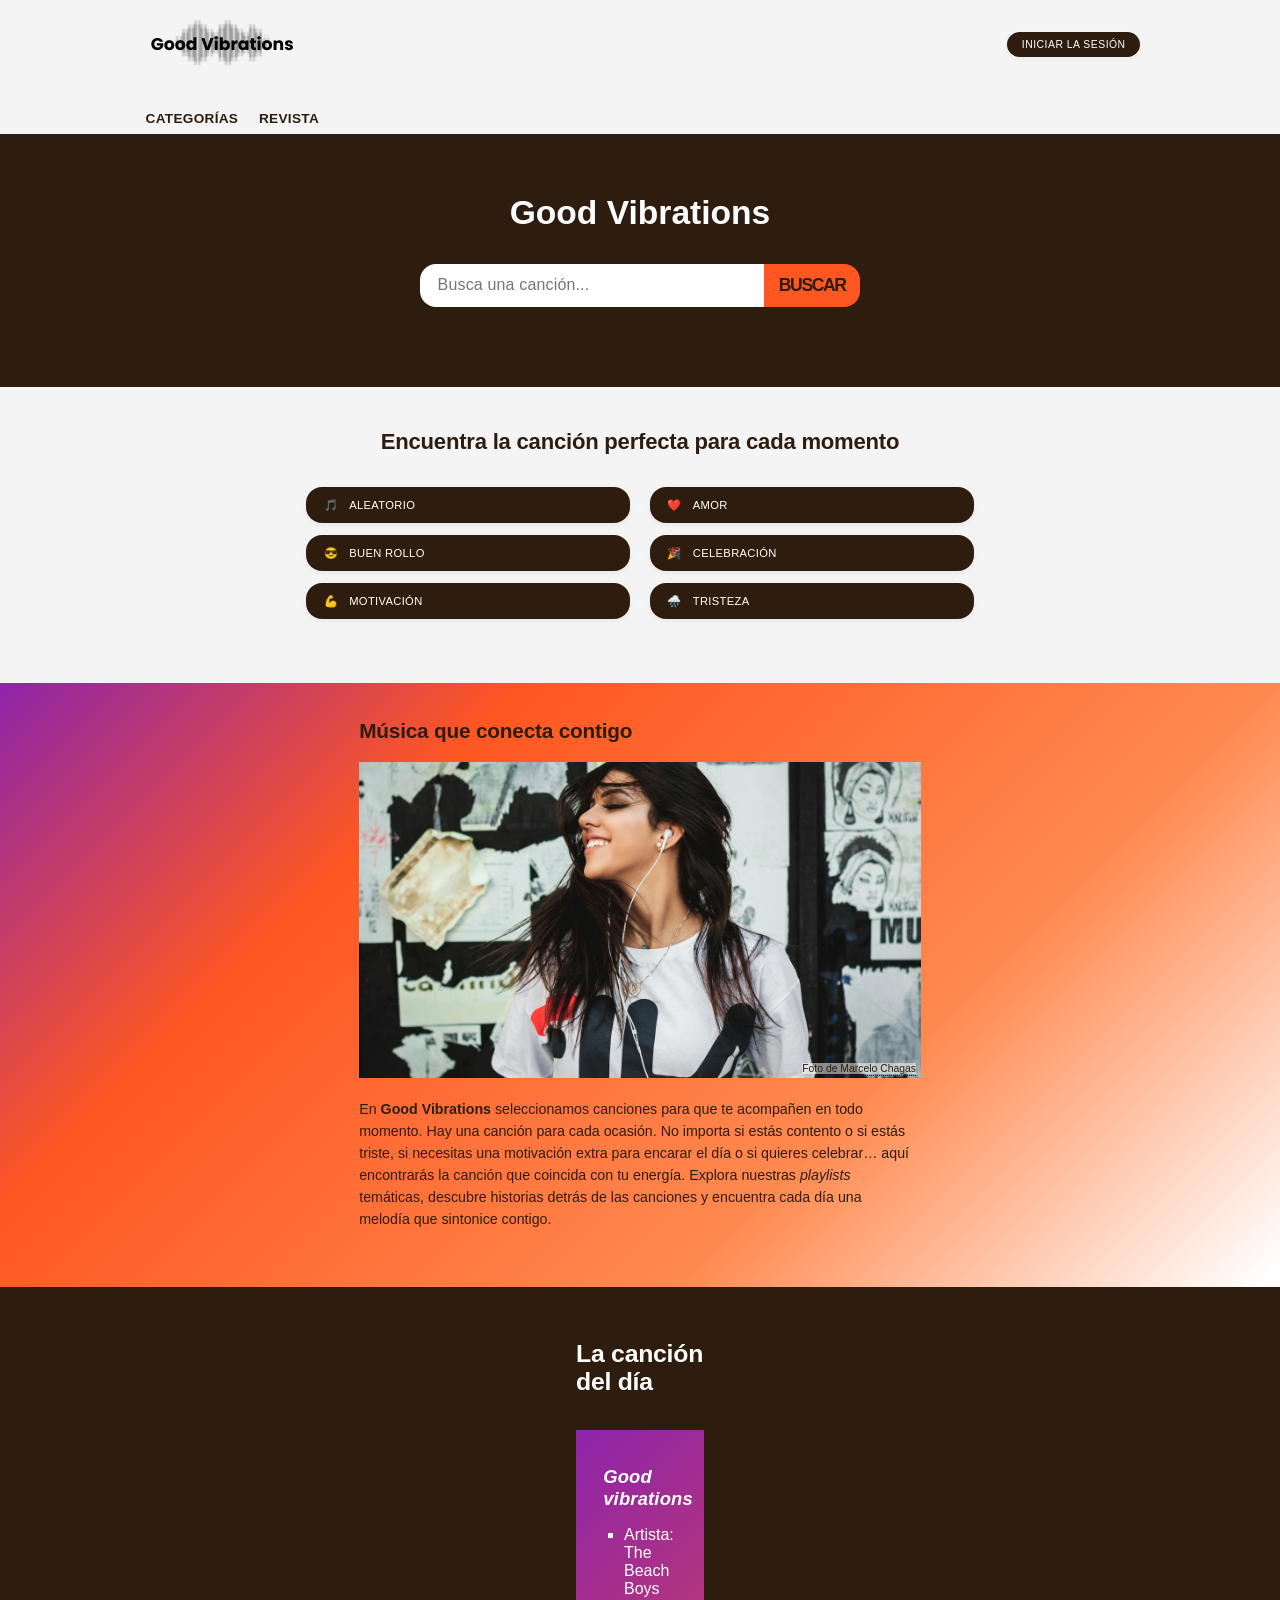
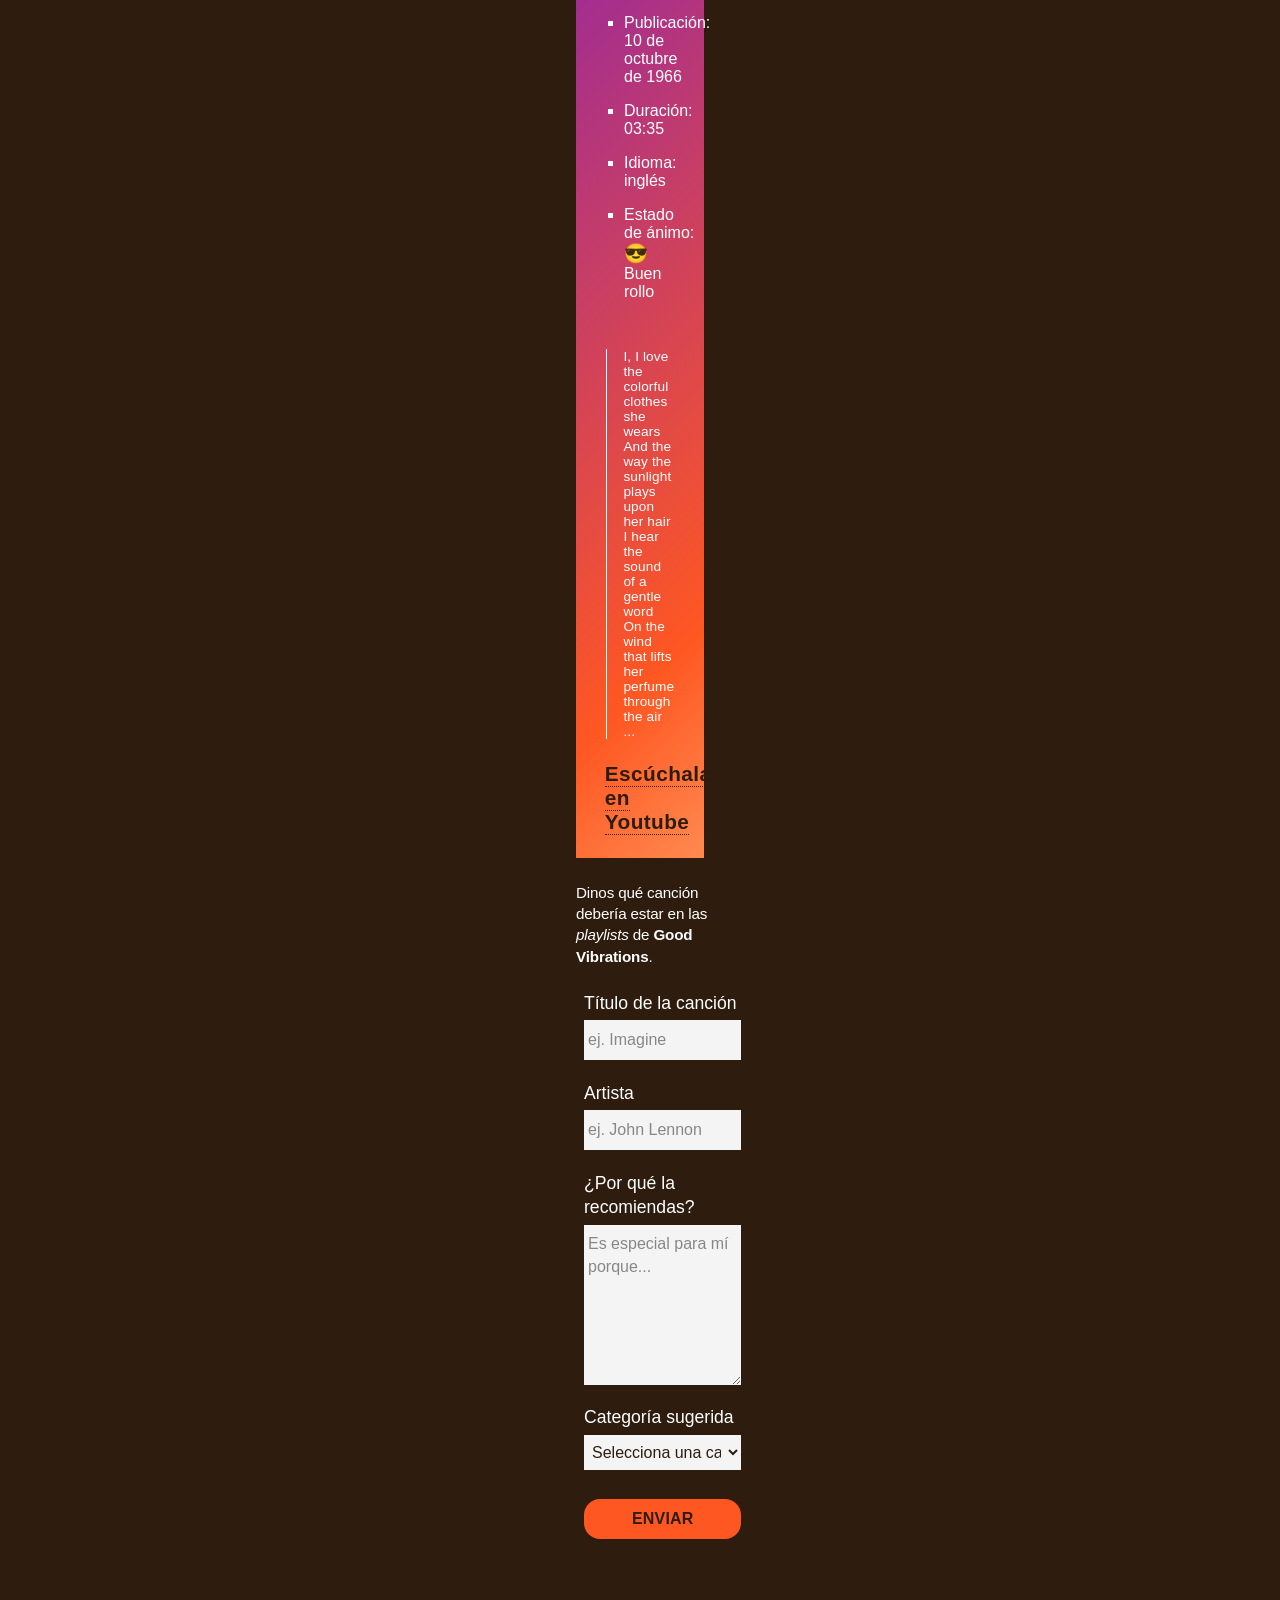
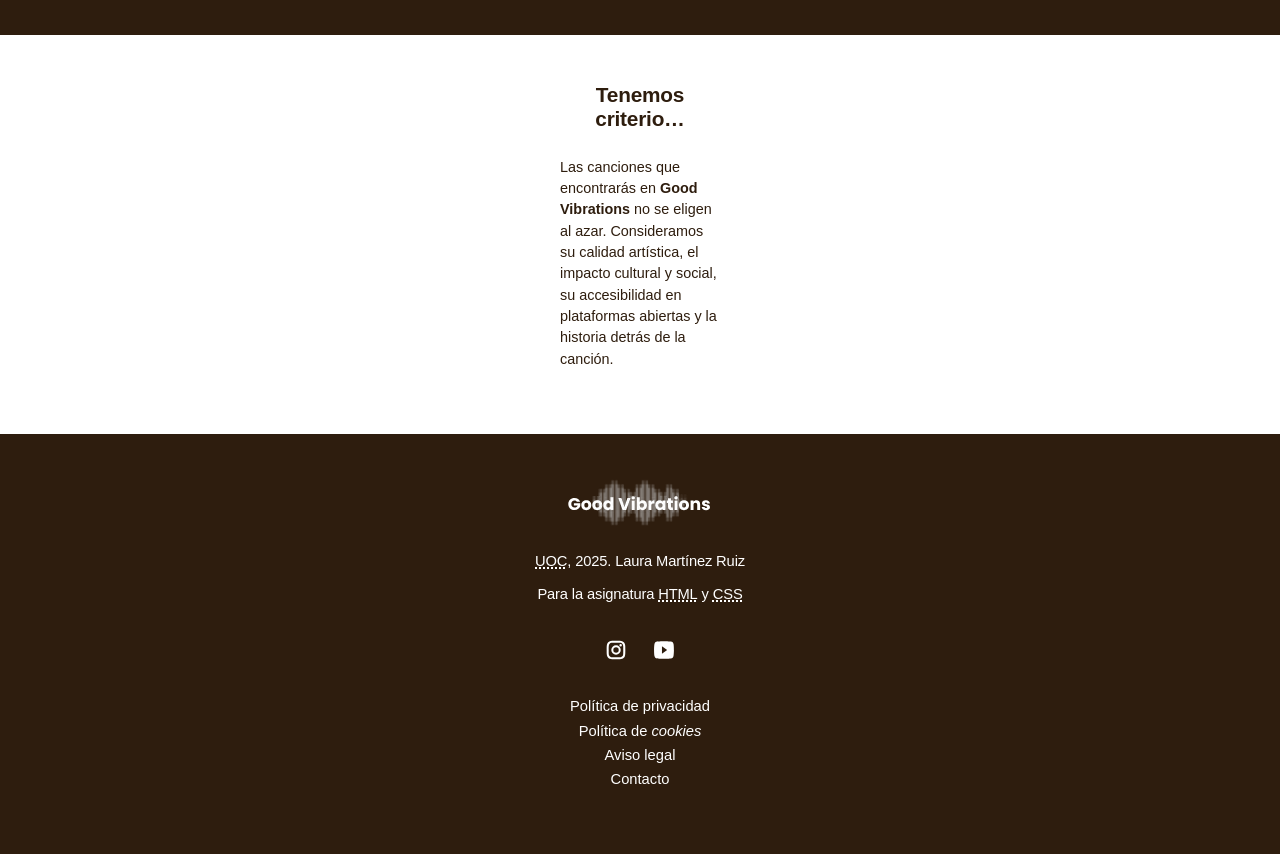
==== commit bb9a3212: "FIN" ====
--- a/index.html
+++ b/index.html
@@ -12,7 +12,7 @@
     <meta name="description" content="Es la página de entrada del sitio web, con secciones para buscar canciones, acceder a categorías, conocer el proyecto, ver la canción del día y sugerir nuevas canciones. También explica los criterios para seleccionar la música del sitio.">
   </head>
 
-  <body>
+  <body class="body-i">
     <header class="header-i">
       <div class="div-header-i">
         <div class="div-header-top-i">
@@ -79,7 +79,7 @@
         <div>
           <h2>La canción del día</h2>
           <article class="art-cancion-dia-i">
-            <p class="bold-gv" lang="en">Good vibrations</p>
+            <h3 class="bold-gv" lang="en">Good vibrations</h3>
             <ul>
               <li>Artista: <span lang="en">The Beach Boys</span></li>
               <li>Publicación: 10 de octubre de 1966</li>
--- a/css/styles.css
+++ b/css/styles.css
@@ -11,6 +11,7 @@
   --sombra-form-focus: 0 0 15px var(--blanco);
 }
 
+
 /***** GENERAL *****/
 html, body {
   margin: 0;
@@ -36,6 +37,7 @@
   padding: 0 var(--padding-lateral);
 }
 
+
 /***** ENLACES *****/
 a,
 .div-header-i nav a {
@@ -64,6 +66,7 @@
 .formulario-i button[type="submit"]:hover {
   background: var(--naranja-sutil);
 }
+
 
 /***** FORMULARIOS E INPUTS *****/
 input,
@@ -105,6 +108,7 @@
   opacity: 1;
 }
 
+
 /***** FOOTER *****/
 footer {
   background: var(--casi-negro);
@@ -195,9 +199,9 @@
   margin: 0.1em 0;
 }
 
+
 /***** HEADER *****/
 .header-i {
-  background: var(--blanco);
   padding: 1.2rem 0 0.5rem 0;
   width: 100%;
 }
@@ -266,7 +270,12 @@
   margin: 0;
 }
 
+
 /***** INDEX.HTML *****/
+.body-i {
+  background-color: var(--gris-claro);
+}
+
 .fondo-gradiente-i {
   background: linear-gradient(135deg, var(--morado) 0%, var(--naranja) 30%, var(--naranja-sutil) 65%, var(--gris-claro) 100%);
 }
@@ -360,7 +369,8 @@
 
 .categorias-index {
   background: var(--gris-claro);
-  padding: 1.5rem 0 2.7rem 0;
+  padding-top: 1.5rem;
+  padding-bottom: 5rem; /* Espaciado inferior adicional */
 }
 
 .categorias-index h2 {
@@ -375,21 +385,26 @@
 .categorias-grid-i {
   box-sizing: border-box;
   display: grid;
-  grid-template-columns: 1fr;
-  gap: 1.2rem;
+  grid-template-columns: repeat(2, 1fr);
+  grid-auto-rows: 1.2rem; /* Fijar altura uniforme para todas las filas */
+  row-gap: 1.8rem;      /* aumenta el espacio vertical */
+  column-gap: 1.2rem; /* mantiene el espacio horizontal como antes */
   width: 100%;
   max-width: 700px;
   margin: auto;
-  padding: 0 0.8rem;
+  padding: 0 1rem;
+  align-items: stretch;
 }
 
 .categoria-i {
-  display: block;
+  display: flex;
+  align-items: center;
+  justify-content: flex-start;
+  white-space: nowrap;
   background: var(--casi-negro);
   color: var(--blanco);
-  border-radius: 2.4rem;
-  padding: 0.5rem 1.3rem 0.5rem 2.7rem;
-  text-align: left;
+  border-radius: 1rem;
+  padding: 0.5rem 1.3rem 0.5rem 2.7rem !important;
   text-transform: uppercase;
   font-weight: 400;
   font-size: 0.7rem;
@@ -399,6 +414,7 @@
   transition: background 0.22s, color 0.22s;
   outline: none;
   cursor: pointer;
+  height: 100%;
 }
 
 .categoria-i::before {
@@ -422,6 +438,7 @@
   color: var(--blanco);
 }
 
+
 .conecta-i {
   background: linear-gradient(
     135deg,
@@ -431,6 +448,7 @@
     var(--blanco) 99%
   );
   padding: 2.3rem 0 2.7rem 0;
+  margin-top: 0;
 }
 
 .div-conecta-i {
@@ -448,31 +466,38 @@
   letter-spacing: -0.01em;
 }
 
-.div-conecta-i figure {
+.div-conecta-i figure,
+article figure {
   margin: 0 0 1.2rem 0;
   position: relative;
 }
 
-.div-conecta-i figcaption {
+.div-conecta-i figcaption,
+article figure figcaption {
   position: absolute;
   bottom: 0.3rem;
   right: 0.3rem;
-  background: rgba(255,255,255,0.78);
+  background: rgba(255,255,255,0.5);
   color: var(--casi-negro);
   font-size: 0.65rem;
-  padding: 0.1em 0.3em 0.1em 0.3em;
   font-weight: 400;
   box-shadow: 0 1px 4px 0 rgba(46, 29, 14, 0.07);
 }
 
-.div-conecta-i figcaption a {
+.div-conecta-i figcaption a,
+article figure figcaption a,
+p a,
+.revista article p a {
   border-bottom: 1px dotted var(--casi-negro);
   text-decoration: none;
   color: inherit;
   padding-bottom: 1px;
 }
 
-.div-conecta-i figcaption a:hover {
+.div-conecta-i figcaption a:hover,
+article figure figcaption a:hover,
+p a:hover,
+.revista article p a:hover {
   border-bottom-style: solid;
 }
 
@@ -707,6 +732,439 @@
   text-align: left;
 }
 
+
+/***** CATEGORIAS.HTML *****/
+.div-header-i nav a.pag-actual {
+  position: relative;
+  color: var(--casi-negro);
+  font-weight: 700;
+}
+
+.div-header-i nav a.pag-actual::after {
+  content: "";
+  position: absolute;
+  left: 2px;
+  bottom: -4px;
+  width: 16px;   
+  height: 4px;
+  background: var(--naranja);
+  border-radius: 0;
+}
+
+.titulo-cat {
+  margin: 0 0 1.4rem 0;
+  padding-top: 1rem;
+  font-size: 2rem;
+  font-weight: 700;
+  text-align: center;
+  color: var(--casi-negro);
+  letter-spacing: -0.01em;
+  line-height: 2.5rem;
+}
+
+.categorias-menu {
+  width: 100%;
+  max-width: var(--max-width);
+  margin: 0 auto 2rem auto;
+  padding: 0;
+}
+
+.categorias-menu ul {
+  list-style: none;
+  padding: 0;
+  margin: 0;
+  display: block;
+}
+
+.categorias-menu li {
+  border-bottom: 1px solid var(--casi-negro);
+  margin: 0 1em;
+}
+
+.categorias-menu a {
+  display: flex;
+  align-items: center;
+  font-size: 0.85rem;
+  font-weight: 400;
+  color: var(--casi-negro);
+  text-decoration: none;
+  padding: 0.3em 0.7em 0.3em 2em;
+  position: relative;
+  background: none;
+  text-transform: uppercase;
+  letter-spacing: 0.03em;
+  transition: color 0.19s;
+}
+
+.categorias-menu a.active,
+.categorias-menu .pag-actual,
+.categorias-menu a[aria-current="page"] {
+  color: var(--naranja);
+  font-weight: 700;
+  text-transform: uppercase;
+}
+
+.categorias-menu li:nth-child(1) a::before { content: "🎵"; position: absolute; left: 0em; }
+.categorias-menu li:nth-child(2) a::before { content: "❤️"; position: absolute; left: 0em; }
+.categorias-menu li:nth-child(3) a::before { content: "😎"; position: absolute; left: 0em; }
+.categorias-menu li:nth-child(4) a::before { content: "🎉"; position: absolute; left: 0em; }
+.categorias-menu li:nth-child(5) a::before { content: "💪"; position: absolute; left: 0em; }
+.categorias-menu li:nth-child(6) a::before { content: "🌧️"; position: absolute; left: 0em; }
+
+.categorias {
+  width: 100%;
+  max-width: var(--max-width);
+  margin: auto;
+  box-sizing: border-box;
+  padding: 0 0.9rem;
+}
+
+.categorias section {
+  background: none;
+  border-radius: 0;
+  box-shadow: none;
+  padding: 0;
+}
+
+.tristeza {
+  margin-bottom: 7rem !important;
+}
+
+.categorias section > h2 {
+  margin: 0.9rem 0 0 0;
+  color: var(--casi-negro);
+  font-size: 1.3rem;
+  font-weight: 900;
+  letter-spacing: -0.01em;
+  text-align: left;
+}
+
+.categorias section > p {
+  font-size: 0.9rem;
+  color: var(--casi-negro);
+  margin: 0 0 1.15rem 0;
+  text-align: left;
+  line-height: 1.1;
+}
+
+.canciones-grid {
+  display: flex;
+  flex-direction: column;
+  gap: 1.3rem;
+  margin-bottom: 1.3rem;
+}
+
+.canciones-grid article {
+  padding: 0;
+  background: none;
+  border-radius: 0;
+  margin-bottom: 0.1rem;
+  box-shadow: none;
+  position: relative;
+}
+
+.cancion-box {
+  background: var(--casi-negro);
+  border-radius: 0;
+  padding: 1.1rem 1rem 1.1rem 1rem;
+  display: flex;
+  flex-direction: column;
+  align-items: flex-start;
+  gap: 0.5rem;
+}
+
+.cancion-box h3 {
+  font-size: 1.13rem;
+  font-weight: 700;
+  color: var(--blanco);
+  font-style: italic;
+  margin: 0 0 0.4rem 0;
+  flex: 1 1 auto;
+}
+
+.cancion-box a {
+  display: flex;
+  align-items: center;
+  margin: 0 0 0 0;
+}
+
+.cancion-box a img {
+  width: 38px;
+  height: 38px;
+  border-radius: 50%;
+  box-shadow: 0 1px 5px 0 rgba(46,29,14,0.05);
+  filter: none;
+  transition: opacity 0.18s;
+  object-fit: contain;
+}
+
+.cancion-box a:hover img,
+.cancion-box a:focus img {
+  opacity: 0.7;
+}
+
+.creditos-cancion {
+  display: flex;
+  align-items: center;
+  gap: 0.4em;
+  margin: 0;
+  min-height: 1.2em;
+}
+
+.linea-morada {
+  display: inline-block;
+  height: 8px;
+  width: 32px;
+  background: var(--morado);
+  border-radius: 0;
+  margin-right: 0.2em;
+}
+
+.artista {
+  font-size: 0.81rem;
+  color: var(--casi-negro);
+  font-weight: 400;
+  margin-left: 0;
+  padding-left: 0;
+}
+
+.mas {
+  text-align: right;
+  margin-top: 0.7em;
+  margin-bottom: 0.5em;
+}
+
+.mas a {
+  display: inline-block;
+  background: var(--casi-negro);
+  color: var(--blanco);
+  border-radius: 999px;
+  padding: 0.8em 1.2em 0.8em 1.2em;
+  font-size: 0.7rem;
+  font-weight: 400;
+  letter-spacing: 0.05em;
+  text-transform: uppercase;
+  transition: background 0.17s, color 0.17s;
+  text-decoration: none;
+  margin-left: 0;
+  border: none;
+  outline: none;
+  box-shadow: none;
+  line-height: 1.15;
+}
+
+.mas a:hover,
+.mas a:focus {
+  background: var(--naranja-sutil);
+  color: var(--blanco);
+}
+
+
+/***** REVISTA.HTML *****/
+.revista > div {
+  max-width: var(--max-width);
+  margin: auto;
+  padding: 0 var(--padding-lateral);
+  box-sizing: border-box;
+}
+
+.revista h1 {
+  font-size: 2rem;
+  font-weight: 700;
+  text-align: center;
+  line-height: 1.2;
+  color: var(--casi-negro);
+  margin: 0.5rem 2rem 2rem 2rem;
+  letter-spacing: -0.01em;
+}
+
+.revista article {
+  background: var(--blanco);
+  padding-bottom: 1rem;
+  border-radius: 0;
+  margin-bottom: 1.8rem;
+}
+
+.revista article figure {
+  margin: 0 0 0.5rem 0;
+  position: relative;
+}
+
+.revista article img {
+  border-radius: 0;
+  display: block;
+  width: 100%;
+  height: auto;
+}
+
+.revista article time {
+  display: block;
+  font-size: 0.75rem;
+  margin-bottom: 0.3rem;
+  color: var(--casi-negro);
+  text-transform: uppercase;
+  padding-left: 1rem;
+  padding-top: 0.5rem;
+}
+
+.revista article h2,
+.revista article h3 {
+  font-size: 1.5rem;
+  font-weight: 700;
+  margin: 0.3rem 0 0.7rem 0;
+  line-height: 1.35;
+  padding-left: 1rem;
+}
+
+.revista > div > article:nth-of-type(1) span {
+  font-style: italic;
+}
+
+.revista > div > article:nth-of-type(3) span {
+  font-style: normal;
+  font-weight: 700;
+}
+
+.revista article p {
+  font-size: 0.8rem;
+  line-height: 1.5;
+  color: var(--casi-negro);
+  margin: 0;
+  padding-left: 1rem;
+  padding-right: 2rem;
+}
+
+.revista div .mas {
+  padding-bottom: 7rem;
+}
+
+
+/***** ARTICULO.HTML *****/
+.cabecera-articulo h1 span,
+.cabecera-articulo p span:nth-of-type(1),
+.articulo-texto p span[lang="en"]:nth-of-type(1),  /* Dish of the day */
+.articulo-texto p span[lang="en"]:nth-of-type(3),  /* bubblegum pop */
+.relacionado-articulo article h3 span[lang="en"]:first-of-type, /* Proud Mary */
+.relacionado-articulo article h3[lang="fr"] a,                  /* La vie en rose */
+.video-articulo p span {
+  font-style: italic;
+}
+
+.relacionado-articulo article:last-of-type p span[lang="en"]:last-of-type {
+  font-weight: 700;
+  font-style: normal;
+}
+
+.relacionado-articulo article:nth-of-type(1) p span[lang="en"]:last-of-type {
+  font-style: normal;
+}
+
+.main-articulo {
+  max-width: var(--max-width);
+  margin: auto;
+  padding: 0 1rem;
+  box-sizing: border-box;
+}
+
+.cabecera-articulo h1 {
+  font-size: 1.9rem;
+  font-weight: 700;
+  margin: 0.5rem 1.5rem 1.5rem 1.5rem;
+  color: var(--casi-negro);
+  letter-spacing: -0.01em;
+  text-align: center;
+  line-height: 1.3;
+}
+
+.cabecera-articulo p {
+  font-size: 1.4rem;
+  line-height: 1.4;
+  margin-bottom: 1.5rem;
+  color: var(--casi-negro);
+}
+
+main article time {
+  display: block;
+  font-size: 0.75rem;
+  margin-bottom: 0.3rem;
+  color: var(--casi-negro);
+  text-transform: uppercase;
+  padding-top: 0.5rem;
+}
+
+.articulo-contenido figure img {
+  width: 96%;
+  margin: auto;
+  display: block;
+}
+
+.articulo-texto {
+  margin-top: 2.5rem;
+}
+
+.articulo-texto p {
+  font-size: 0.9rem;
+  line-height: 1.4;
+  color: var(--casi-negro);
+  margin-bottom: 1.3rem;
+}
+
+.articulo-texto blockquote {
+  border-left: 1px solid var(--casi-negro);
+  padding-left: 1rem;
+  margin: 1.6rem 1rem;
+  font-size: 0.95rem;
+  color: var(--casi-negro);
+}
+
+.video-articulo .video-wrapper {
+  position: relative;
+  padding-bottom: 56.25%; 
+  height: 0;
+  overflow: hidden;
+  margin: 3rem 0 0 0;
+}
+
+.video-articulo .video-wrapper iframe {
+  position: absolute;
+  top: 0;
+  left: 0;
+  width: 100%;
+  height: 100%;
+  border: none;
+}
+
+.video-descripcion {
+  font-size: 0.8rem;
+  margin-top: 0.5rem;
+  color: var(--casi-negro);
+  text-align: center;
+}
+
+.marginrev {
+  margin-bottom: 5rem;
+}
+
+.relacionado-articulo {
+  background: linear-gradient(
+    135deg,
+    var(--morado) 0%,
+    var(--naranja) 30%,
+    var(--naranja-sutil) 65%,
+    var(--gris-claro) 100%
+  );
+  padding: 3rem 0 5rem 0;
+  margin-top: 3rem;
+}
+
+.relacionado-titulo {
+  font-size: 1.35rem;
+  font-weight: 700;
+  color: var(--casi-negro);
+  padding-left: 1.4rem;
+}
+
+
 /***** BLOQUES Y EMOJIS *****/
 blockquote {
   border-left: 1px solid var(--casi-negro);
@@ -728,7 +1186,8 @@
 .categoria-i.tristeza::before { content: "🌧️"; }
 .emoji.buen-rollo::before { content: "😎"; }
 
-/***** MEDIA QUERIES ORDENADAS Y FUNCIONALES *****/
+
+/***** MEDIA *****/
 @media (min-width: 350px) {
   .categorias-grid-i {
     grid-template-columns: repeat(2, 1fr);
